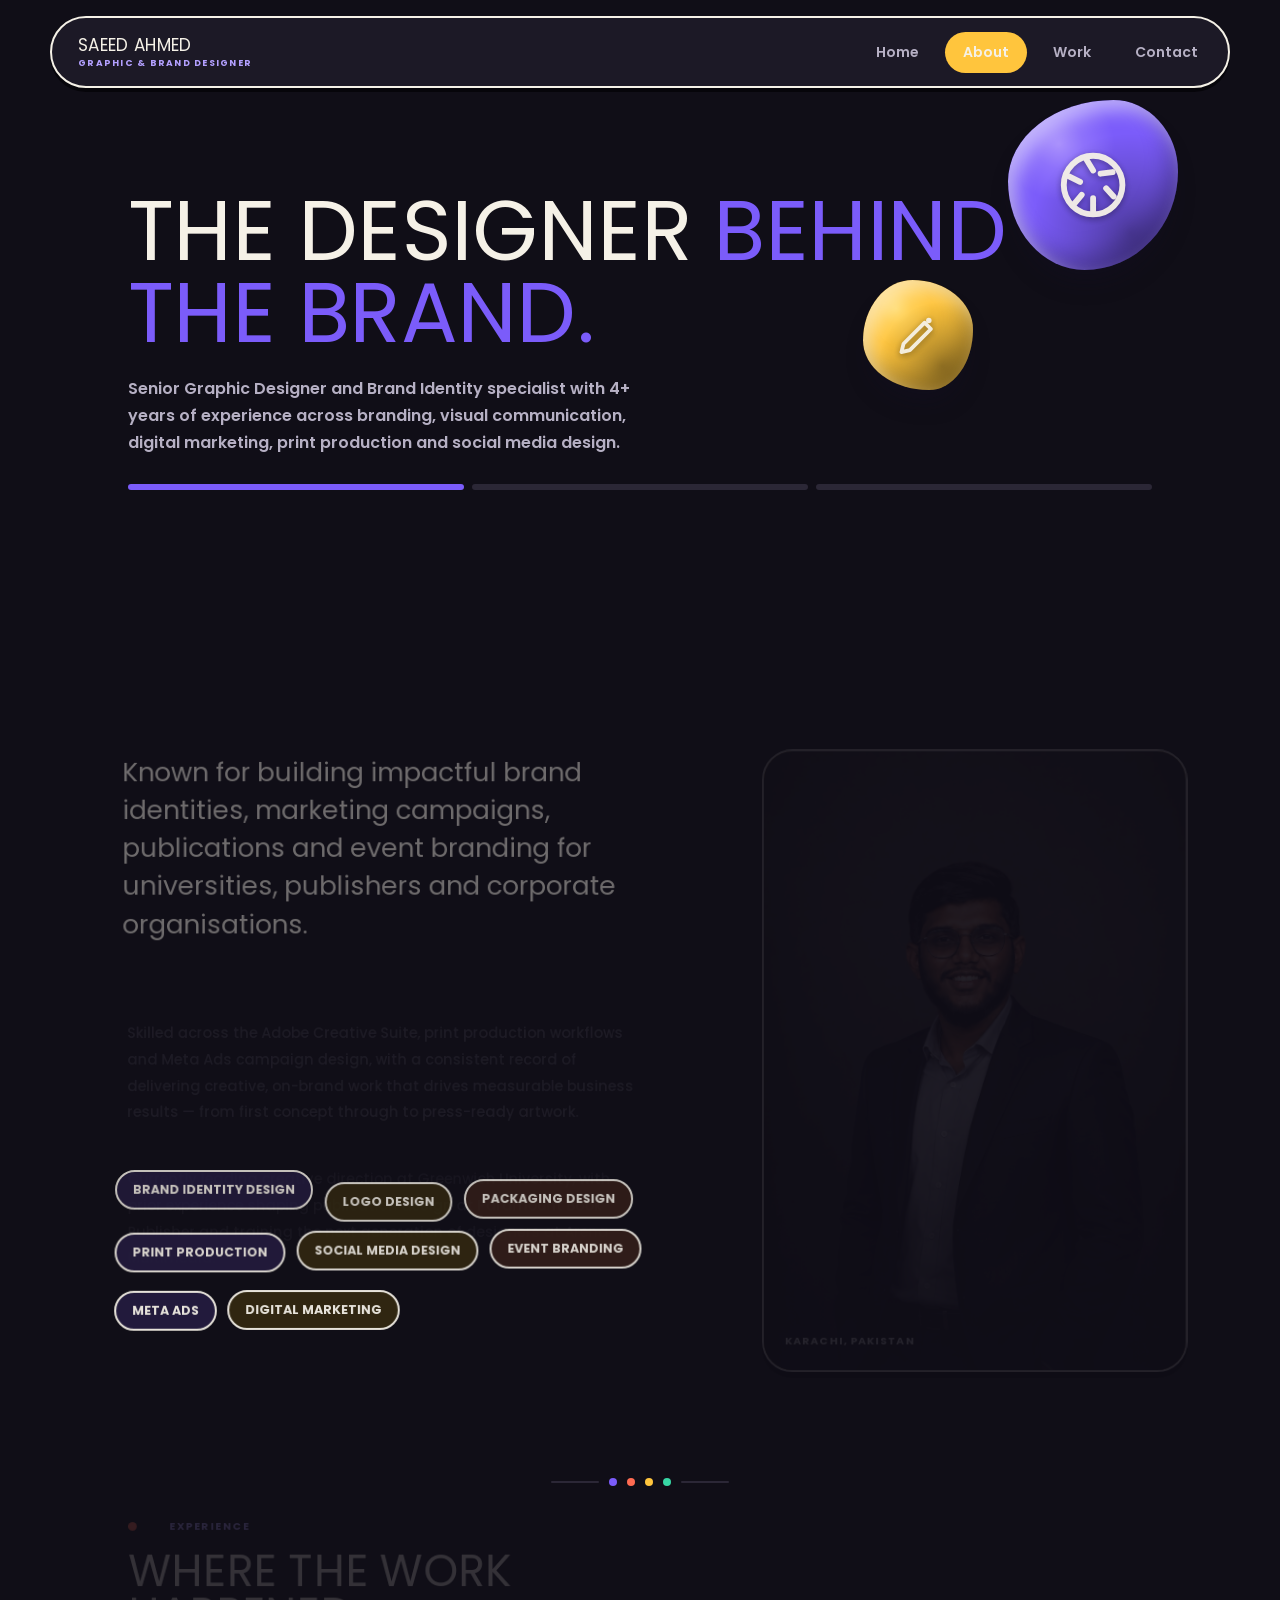
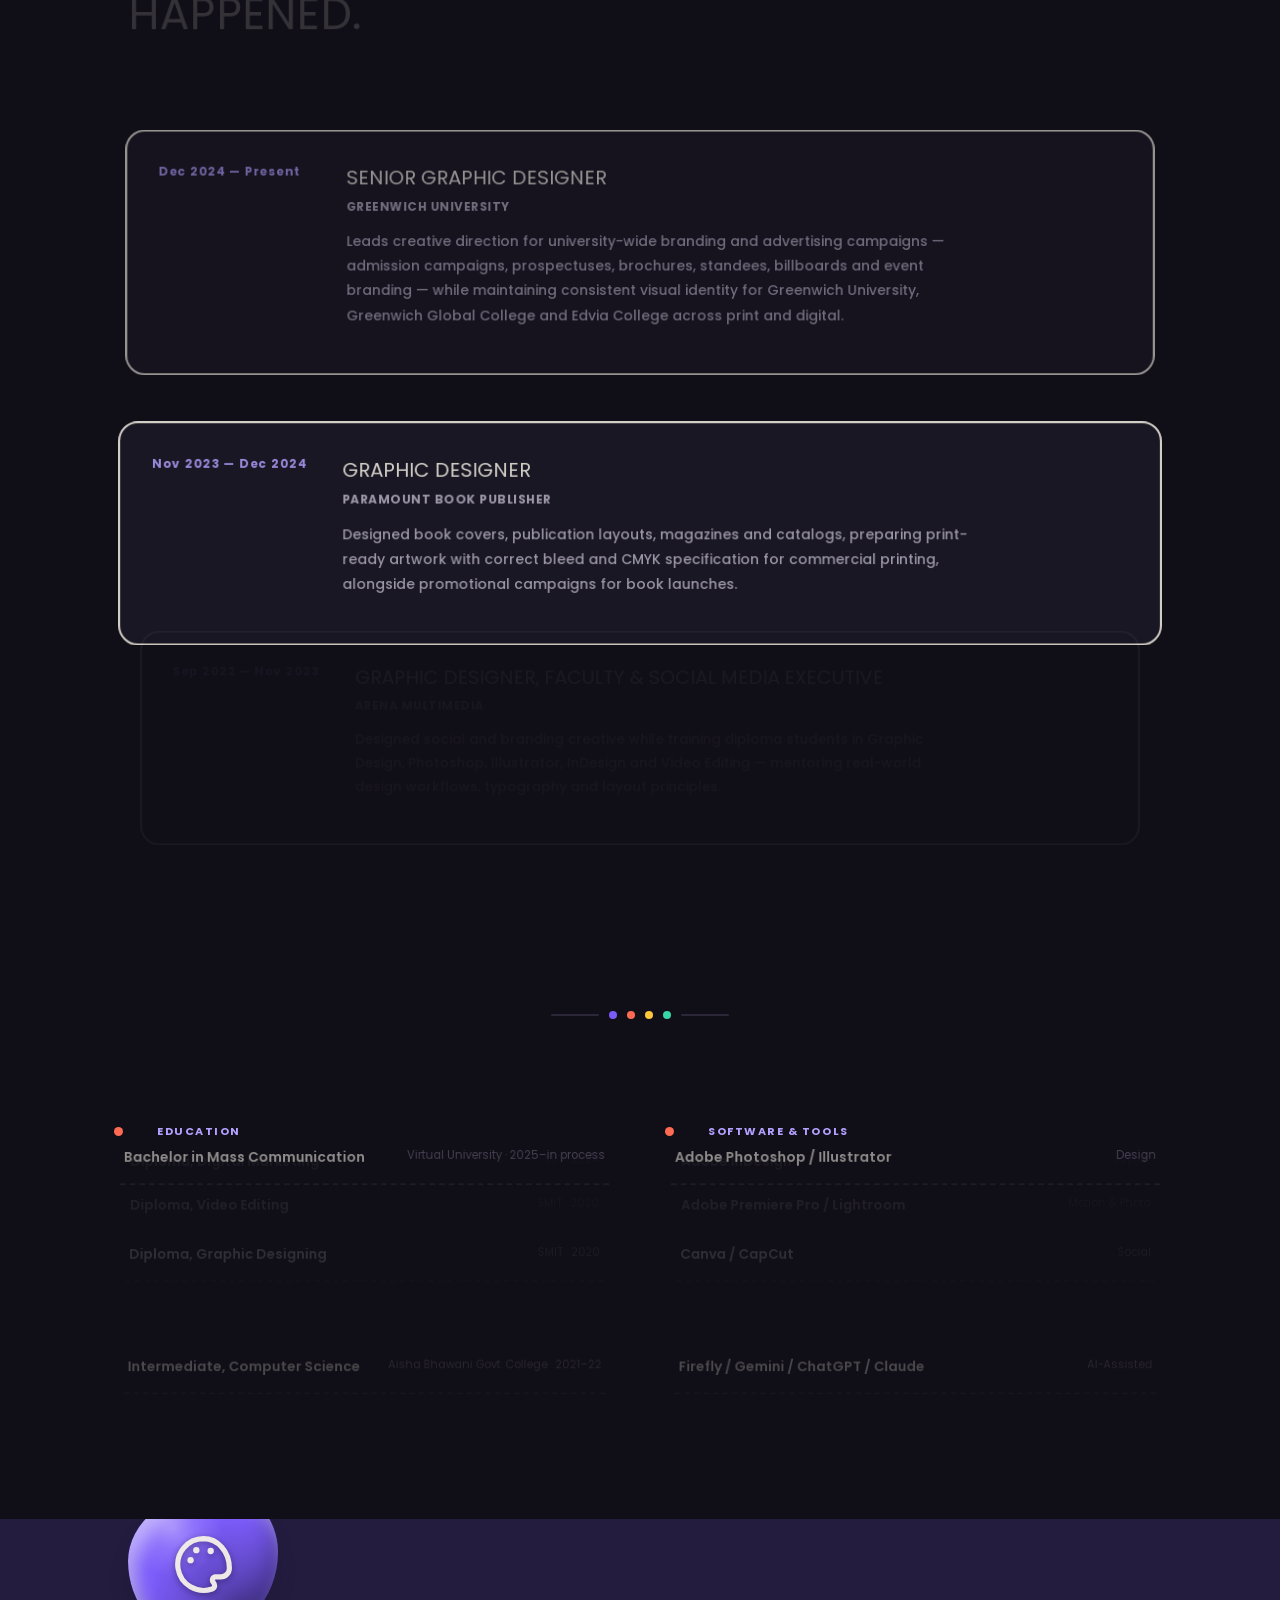
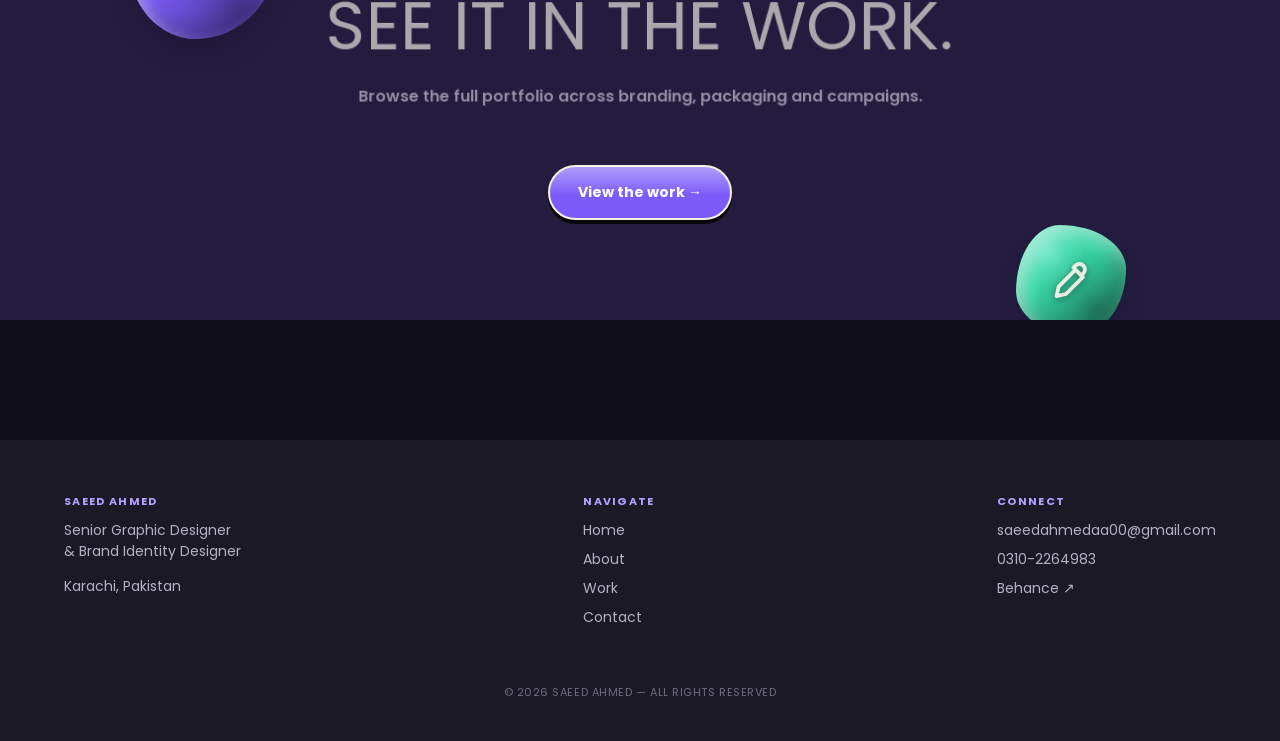
==== about.html @ d85a9294 "Update about.html" ====
<!DOCTYPE html>
<html lang="en">
<head>
<meta charset="UTF-8">
<meta name="viewport" content="width=device-width, initial-scale=1.0">
<title>About — Saeed Ahmed</title>
<link rel="stylesheet" href="css/style.css">
    <link rel="icon" href="assets/SVW.png">

</head>
<body>

<header class="site-header">
  <div class="wrap">
    <a href="index.html" class="logo">SAEED AHMED <small>Graphic &amp; Brand Designer</small></a>
    <nav class="nav-links">
      <a href="index.html">Home</a>
      <a href="about.html" class="active">About</a>
      <a href="work.html">Work</a>
      <a href="contact.html">Contact</a>
    </nav>
    <button class="nav-toggle" aria-label="Toggle menu">☰</button>
  </div>
</header>

<section class="page-hero">
  <div class="blob purple" style="width:170px;height:170px;top:100px;right:8%;opacity:.85;"><svg viewBox="0 0 24 24" fill="none" stroke="currentColor" stroke-width="1.8" stroke-linecap="round" stroke-linejoin="round"><circle cx="12" cy="12" r="9"/><path d="M14.3 8.5L18 8M10 4.2L12 7.5M4.6 9.3L8 11M6 18l2.5-3M12 20v-4M18.3 15.5L16 13"/></svg></div>
  <div class="blob yellow" style="width:110px;height:110px;top:280px;right:24%;opacity:.8;"><svg viewBox="0 0 24 24" fill="none" stroke="currentColor" stroke-width="1.8" stroke-linecap="round" stroke-linejoin="round"><path d="M4 20l1-4L15 6l3 3L8 19l-4 1z"/><circle cx="17" cy="5" r="1.3" fill="currentColor" stroke="none"/></svg></div>
  <div class="wrap">
    <h1>The designer <em>behind the brand.</em></h1>
    <p class="page-hero-sub">Senior Graphic Designer and Brand Identity specialist with 4+ years of experience across branding, visual communication, digital marketing, print production and social media design.</p>
    <div class="page-hero-slide-strip">
      <span class="filled"></span><span></span><span></span>
    </div>
  </div>
</section>

<section class="section">
  <div class="wrap">
    <div class="about-grid">
      <div class="about-portrait frame-corners">
        <span class="fc-tr"></span><span class="fc-bl"></span>
<img src="assets/Profile.jpeg" alt="Saeed Ahmed, Senior Graphic Designer" style="position:absolute;inset:0;width:100%;height:100%;object-fit:cover;object-position:center 15%;">        <span class="cap" style="position:relative;z-index:2;">Karachi, Pakistan</span>
      </div>
      <div>
        <p class="about-lede">Known for building impactful brand identities, marketing campaigns, publications and event branding for universities, publishers and corporate organisations.</p>
        <div class="about-body">
          <p>Skilled across the Adobe Creative Suite, print production workflows and Meta Ads campaign design, with a consistent record of delivering creative, on-brand work that drives measurable business results — from first concept through to press-ready artwork.</p>
          <p>Currently leading creative direction at Greenwich University, with prior experience shaping publication design at Paramount Book Publisher and training the next generation of designers at Arena Multimedia.</p>
        </div>
        <div class="skill-tags">
          <span>Brand Identity Design</span>
          <span>Logo Design</span>
          <span>Packaging Design</span>
          <span>Print Production</span>
          <span>Social Media Design</span>
          <span>Event Branding</span>
          <span>Meta Ads</span>
          <span>Digital Marketing</span>
        </div>
      </div>
    </div>
  </div>
</section>

<div class="cmyk-divider"><span class="line"></span><span class="dot c"></span><span class="dot m"></span><span class="dot y"></span><span class="dot k"></span><span class="line"></span></div>

<!-- ============ EXPERIENCE ============ -->
<section class="section tight">
  <div class="wrap">
    <div class="section-head">
      <div class="eyebrow"><span class="regmark" style="width:14px;height:14px;"></span>Experience</div>
      <h2>Where the work happened.</h2>
    </div>

    <div class="timeline">
      <div class="timeline-item">
        <div class="timeline-date">Dec 2024 — Present</div>
        <div>
          <div class="timeline-role">Senior Graphic Designer</div>
          <div class="timeline-org">Greenwich University</div>
          <p class="timeline-desc">Leads creative direction for university-wide branding and advertising campaigns — admission campaigns, prospectuses, brochures, standees, billboards and event branding — while maintaining consistent visual identity for Greenwich University, Greenwich Global College and Edvia College across print and digital.</p>
        </div>
      </div>

      <div class="timeline-item">
        <div class="timeline-date">Nov 2023 — Dec 2024</div>
        <div>
          <div class="timeline-role">Graphic Designer</div>
          <div class="timeline-org">Paramount Book Publisher</div>
          <p class="timeline-desc">Designed book covers, publication layouts, magazines and catalogs, preparing print-ready artwork with correct bleed and CMYK specification for commercial printing, alongside promotional campaigns for book launches.</p>
        </div>
      </div>

      <div class="timeline-item">
        <div class="timeline-date">Sep 2022 — Nov 2023</div>
        <div>
          <div class="timeline-role">Graphic Designer, Faculty &amp; Social Media Executive</div>
          <div class="timeline-org">Arena Multimedia</div>
          <p class="timeline-desc">Designed social and branding creative while training diploma students in Graphic Design, Photoshop, Illustrator, InDesign and Video Editing — mentoring real-world design workflows, typography and layout principles.</p>
        </div>
      </div>
    </div>
  </div>
</section>

<div class="cmyk-divider"><span class="line"></span><span class="dot c"></span><span class="dot m"></span><span class="dot y"></span><span class="dot k"></span><span class="line"></span></div>

<!-- ============ EDUCATION + SOFTWARE ============ -->
<section class="section tight">
  <div class="wrap">
    <div class="mini-grid">
      <div>
        <div class="eyebrow" style="margin-bottom:24px;"><span class="regmark" style="width:14px;height:14px;"></span>Education</div>
        <ul class="mini-list">
          <li><span class="deg">Bachelor in Mass Communication</span><span class="sch">Virtual University · 2025–in process</span></li>
          <li><span class="deg">Diploma, Digital Marketing</span><span class="sch">SMIT · 2024</span></li>
          <li><span class="deg">Diploma, Video Editing</span><span class="sch">SMIT · 2020</span></li>
          <li><span class="deg">Diploma, Graphic Designing</span><span class="sch">SMIT · 2020</span></li>
          <li><span class="deg">Intermediate, Computer Science</span><span class="sch">Aisha Bhawani Govt. College · 2021–22</span></li>
        </ul>
      </div>
      <div>
        <div class="eyebrow" style="margin-bottom:24px;"><span class="regmark" style="width:14px;height:14px;"></span>Software &amp; Tools</div>
        <ul class="mini-list">
          <li><span class="deg">Adobe Photoshop / Illustrator</span><span class="sch">Design</span></li>
          <li><span class="deg">Adobe InDesign</span><span class="sch">Layout</span></li>
          <li><span class="deg">Adobe Premiere Pro / Lightroom</span><span class="sch">Motion &amp; Photo</span></li>
          <li><span class="deg">Canva / CapCut</span><span class="sch">Social</span></li>
          <li><span class="deg">Firefly / Gemini / ChatGPT / Claude</span><span class="sch">AI-Assisted</span></li>
        </ul>
      </div>
    </div>
  </div>
</section>

<section class="cta-banner">
  <div class="blob purple" style="width:150px;height:150px;top:-30px;left:10%;opacity:.7;"><svg viewBox="0 0 24 24" fill="none" stroke="currentColor" stroke-width="1.8" stroke-linecap="round" stroke-linejoin="round"><path d="M12 3a9 9 0 1 0 3 17.5c1.2-.4 1-1.6.4-2.3-.5-.6-.4-1.7.7-1.9H18a3 3 0 0 0 3-3C21 7.5 17 3 12 3z"/><circle cx="7.5" cy="10.5" r="1.1" fill="currentColor" stroke="none"/><circle cx="9.5" cy="7" r="1.1" fill="currentColor" stroke="none"/><circle cx="14.5" cy="7.3" r="1.1" fill="currentColor" stroke="none"/></svg></div>
  <div class="blob mint" style="width:110px;height:110px;bottom:-15px;right:12%;opacity:.7;"><svg viewBox="0 0 24 24" fill="none" stroke="currentColor" stroke-width="1.8" stroke-linecap="round" stroke-linejoin="round"><path d="M13.5 6.5l4 4-8 8-4.5 1 1-4.5 8-8z"/><path d="M13 6l1-1a2.6 2.6 0 0 1 3.7 3.7l-1 1"/></svg></div>
  <h2>See it in the work.</h2>
  <p>Browse the full portfolio across branding, packaging and campaigns.</p>
  <a href="work.html" class="btn solid">View the work →</a>
</section>

<footer class="site-footer">
  <div class="wrap">
    <div class="footer-col">
      <h4>Saeed Ahmed</h4>
      <p>Senior Graphic Designer<br>&amp; Brand Identity Designer</p>
      <p>Karachi, Pakistan</p>
    </div>
    <div class="footer-col">
      <h4>Navigate</h4>
      <a href="index.html">Home</a>
      <a href="about.html">About</a>
      <a href="work.html">Work</a>
      <a href="contact.html">Contact</a>
    </div>
    <div class="footer-col">
      <h4>Connect</h4>
      <a href="mailto:saeedahmedaa00@gmail.com">saeedahmedaa00@gmail.com</a>
      <a href="tel:03102264983">0310-2264983</a>
      <a href="https://www.behance.net/saeed_graphics_09" target="_blank" rel="noopener">Behance ↗</a>
    </div>
  </div>
  <div class="footer-bottom">© 2026 SAEED AHMED — ALL RIGHTS RESERVED</div>
</footer>

<script src="js/main.js"></script>
</body>
</html>
---- css/style.css ----
/* ============================================================
   SAEED AHMED — PORTFOLIO
   Design tokens: paper / clay-purple / clay-yellow / coral
   Playful 3D-clay, bold condensed type, floating blob motif
   ============================================================ */

@import url('https://fonts.googleapis.com/css2?family=Poppins:ital,wght@0,400;0,500;0,600;0,700;0,800;0,900;1,500&display=swap');

:root{
  --paper:      #100E17;
  --paper-2:    #1C1926;
  --ink:        #F5F1E7;
  --ink-soft:   #B6B0C4;
  --ink-faint:  #726C82;
  --line:       #2B2736;
  --shadow:     #06050A;

  --purple:     #7B5CFA;
  --purple-dp:  #5936E0;
  --purple-lt:  #B3A0FF;
  --purple-tint:#241C3F;
  --yellow:     #FFC53D;
  --yellow-tint:#332911;
  --coral:      #FF6B52;
  --coral-tint: #35201A;
  --mint:       #37D6A4;

  --font-display: 'Poppins', sans-serif;
  --font-body:    'Poppins', sans-serif;
  --font-mono:    'Poppins', sans-serif;

  --container: 1180px;
  --edge: clamp(20px, 5vw, 64px);
  --r-lg: 32px;
  --r-md: 20px;
  --r-sm: 12px;
}

*,*::before,*::after{ box-sizing:border-box; }
html{ scroll-behavior:smooth; }
body{
  margin:0;
  background:var(--paper);
  color:var(--ink);
  font-family:var(--font-body);
  font-weight:400;
  -webkit-font-smoothing:antialiased;
  overflow-x:hidden;
}
img{ max-width:100%; display:block; }
a{ color:inherit; text-decoration:none; }
ul{ list-style:none; margin:0; padding:0; }
h1,h2,h3,h4{
  font-family:var(--font-display); font-weight:400; margin:0; line-height:0.98;
  text-transform:uppercase; letter-spacing:.005em;
}

@media (prefers-reduced-motion: reduce){
  *{ animation-duration:0.001ms !important; animation-iteration-count:1 !important; transition-duration:0.001ms !important; scroll-behavior:auto !important; }
}

:focus-visible{ outline:3px solid var(--purple); outline-offset:3px; border-radius:4px; }

.wrap{ max-width:var(--container); margin:0 auto; padding:0 var(--edge); }

/* ---------- floating blobs (signature element) ---------- */
@keyframes blobFloat{
  0%{ transform:translate(0,0) rotate(0deg) scale(1); border-radius:62% 38% 55% 45%/48% 42% 58% 52%; }
  25%{ transform:translate(22px,-30px) rotate(14deg) scale(1.1); border-radius:45% 55% 40% 60%/55% 45% 55% 45%; }
  50%{ transform:translate(-6px,-46px) rotate(-4deg) scale(.94); border-radius:55% 45% 65% 35%/40% 62% 38% 60%; }
  75%{ transform:translate(-24px,-14px) rotate(-12deg) scale(1.06); border-radius:38% 62% 45% 55%/58% 40% 60% 42%; }
  100%{ transform:translate(0,0) rotate(0deg) scale(1); border-radius:62% 38% 55% 45%/48% 42% 58% 52%; }
}
.blob{
  position:absolute; z-index:0;
  animation:blobFloat 8s ease-in-out infinite;
  pointer-events:none;
  transition:transform .3s ease;
  display:flex; align-items:center; justify-content:center;
  /* 3D clay shading: top-left glossy highlight + bottom-right deep shadow + soft ambient occlusion + drop shadow to lift off page */
  background-image:
    radial-gradient(circle at 30% 26%, rgba(255,255,255,.85) 0%, rgba(255,255,255,.35) 14%, rgba(255,255,255,0) 32%),
    radial-gradient(circle at 72% 78%, rgba(0,0,0,.35) 0%, rgba(0,0,0,0) 55%);
  background-blend-mode:soft-light, multiply;
  box-shadow:
    inset 8px 10px 18px rgba(255,255,255,.5),
    inset -10px -14px 22px rgba(0,0,0,.28),
    0 18px 26px -10px rgba(20,15,40,.35);
}
.blob.purple{ background-color:var(--purple); border-radius:62% 38% 55% 45%/48% 42% 58% 52%; }
.blob.yellow{ background-color:var(--yellow); border-radius:45% 55% 40% 60%/55% 45% 55% 45%; animation-duration:6.5s; animation-delay:-3s; }
.blob.coral{ background-color:var(--coral); border-radius:55% 45% 60% 40%/40% 60% 40% 60%; animation-duration:9.5s; animation-delay:-5s; }
.blob.mint{ background-color:var(--mint); border-radius:40% 60% 45% 55%/60% 40% 60% 40%; animation-duration:7s; animation-delay:-1.5s; }
.blob svg{
  width:46%; height:46%;
  color:var(--ink);
  opacity:.95;
  filter:drop-shadow(0 2px 3px rgba(0,0,0,.35));
}
.hero .blob, .cta-banner .blob{ animation:blobFloat 8s ease-in-out infinite, popIn .7s cubic-bezier(.3,1.4,.5,1) both; }

/* ---------- entrance animation ---------- */
@keyframes riseIn{
  from{ opacity:0; transform:translateY(28px); }
  to{ opacity:1; transform:translateY(0); }
}
@keyframes popIn{
  0%{ opacity:0; transform:scale(.6) rotate(-8deg); }
  70%{ opacity:1; transform:scale(1.08) rotate(2deg); }
  100%{ opacity:1; transform:scale(1) rotate(0deg); }
}

/* ---------- scroll motion (JS sets transform/opacity inline per scroll frame — see main.js) ---------- */
.section-head, .lede, .stat-row, .preview-card,
.cta-banner h2, .cta-banner p,
.about-portrait, .about-lede, .about-body p, .skill-tags span,
.timeline-item, .mini-list li,
.filter-bar, .work-card, .note-card,
.contact-list li, .form-field{
  transition:transform .12s linear, opacity .12s linear;
  will-change:transform, opacity;
}

/* ---------- eyebrow / labels ---------- */
.eyebrow{
  font-family:var(--font-mono);
  font-size:11px;
  letter-spacing:.14em;
  text-transform:uppercase;
  color:var(--purple-lt);
  display:flex; align-items:center; gap:10px;
  font-weight:700;
}
.eyebrow::before{
  content:"";
  width:9px; height:9px; border-radius:50%;
  background:var(--coral);
  display:inline-block; flex:none;
  animation:dotPulse 1.6s ease-in-out infinite;
}
@keyframes dotPulse{
  0%,100%{ transform:scale(1); }
  50%{ transform:scale(1.5); }
}

/* ---------- registration mark -> clay dot ---------- */
.regmark{
  position:relative;
  width:22px; height:22px;
  flex:none;
  display:flex; align-items:center; justify-content:center;
}
.regmark::before{ content:none; }
.regmark::after{ content:none; }
.regmark-circle{
  width:12px; height:12px; border-radius:50%;
  background:var(--yellow);
  border:2px solid var(--ink);
}

.frame-corners{ position:relative; border-radius:var(--r-lg); overflow:hidden; }
.frame-corners::before,.frame-corners::after,
.frame-corners .fc-tr,.frame-corners .fc-bl{ content:none; }

/* ---------- CMYK divider -> blob dot divider ---------- */
.cmyk-divider{
  display:flex; align-items:center; gap:10px;
  margin:0 auto;
  width:fit-content;
  padding: 24px 0;
}
.cmyk-divider .dot{ width:8px; height:8px; border-radius:50%; }
.cmyk-divider .dot.c{ background:var(--purple); }
.cmyk-divider .dot.m{ background:var(--coral); }
.cmyk-divider .dot.y{ background:var(--yellow); }
.cmyk-divider .dot.k{ background:var(--mint); }
.cmyk-divider .line{ width:48px; height:2px; border-radius:2px; background:var(--line); }

/* ---------- nav (floating pill) ---------- */
.site-header{
  position:fixed; top:16px; left:0; right:0; z-index:100;
}
.site-header .wrap{
  display:flex; align-items:center; justify-content:space-between;
  height:72px;
  background:var(--paper-2);
  border:2px solid var(--ink);
  border-radius:999px;
  padding:0 12px 0 26px;
  box-shadow:0 4px 0 var(--shadow);
}
.logo{
  font-family:var(--font-display);
  font-size:17px; letter-spacing:.02em; text-transform:uppercase;
  display:flex; flex-direction:column; line-height:1.15;
  transition:transform .3s cubic-bezier(.4,1.8,.6,1);
  transform-origin:left center;
}
.logo:hover{ transform:rotate(-2deg) scale(1.03); }
@keyframes wiggle{
  0%,100%{ transform:rotate(0deg); }
  25%{ transform:rotate(-4deg); }
  75%{ transform:rotate(4deg); }
}
.logo small{
  font-family:var(--font-mono); font-size:9px; letter-spacing:.14em;
  color:var(--purple-lt); text-transform:uppercase; margin-top:2px; font-weight:700;
}
.nav-links{ display:flex; gap:8px; align-items:center; }
.nav-links a{
  font-family:var(--font-body); font-size:14px; font-weight:600;
  color:var(--ink-soft);
  padding:10px 18px; border-radius:999px;
  transition:background .2s ease, color .2s ease;
}
.nav-links a.active,.nav-links a:hover{ color:var(--ink); background:var(--paper); }
.nav-links a.active{ background:var(--yellow); }
.nav-toggle{ display:none; background:var(--ink); color:var(--paper); border:none; width:44px; height:44px; border-radius:50%; font-size:18px; cursor:pointer; }

@media (max-width: 760px){
  .site-header .wrap{ padding:0 8px 0 20px; margin:0 14px; width:auto; }
  .nav-links{
    position:fixed; top:104px; left:16px; right:16px; bottom:16px;
    background:var(--paper-2); border:2px solid var(--ink); border-radius:var(--r-lg);
    flex-direction:column; justify-content:flex-start;
    padding:28px; gap:14px;
    transform:translateY(-12px); opacity:0; visibility:hidden;
    transition:transform .3s ease, opacity .3s ease, visibility .3s;
  }
  .nav-links.open{ transform:translateY(0); opacity:1; visibility:visible; }
  .nav-links a{ font-size:20px; padding:14px 18px; }
  .nav-toggle{ display:block; }
}

/* ---------- buttons ---------- */
.btn{
  font-family:var(--font-body); font-size:14px; font-weight:700;
  display:inline-flex; align-items:center; gap:10px;
  padding:15px 28px;
  border:2px solid var(--ink);
  border-radius:999px;
  color:var(--ink);
  background-color:var(--paper-2);
  background-image:linear-gradient(to bottom, rgba(255,255,255,.9), rgba(255,255,255,0) 55%);
  box-shadow:0 4px 0 var(--shadow);
  transition:transform .18s cubic-bezier(.4,1.6,.6,1), box-shadow .18s ease, background .2s ease;
}
.btn:hover{ transform:translate(-1px,2px) rotate(-1deg); box-shadow:0 2px 0 var(--shadow); background-color:var(--yellow-tint); }
.btn:active{ transform:translate(0,4px); box-shadow:0 0 0 var(--shadow); }
.btn.solid{ background-color:var(--purple); background-image:linear-gradient(to bottom, rgba(255,255,255,.4), rgba(255,255,255,0) 55%); color:#fff; }
.btn.solid:hover{ background-color:var(--purple-dp); }

/* ---------- footer ---------- */
.site-footer{
  padding:56px var(--edge) 40px;
  margin-top:120px;
  background:var(--paper-2);
}
.site-footer .wrap{
  display:flex; flex-wrap:wrap; justify-content:space-between; gap:32px;
  padding:0;
}
.footer-col h4{
  font-family:var(--font-mono); font-size:11px; letter-spacing:.12em; text-transform:uppercase;
  color:var(--purple-lt); margin-bottom:14px; font-weight:700;
}
.footer-col a, .footer-col p{
  display:block; color:var(--ink-soft); font-size:14px; margin-bottom:8px;
}
.footer-col a:hover{ color:var(--ink); }
.footer-bottom{
  text-align:center; margin-top:48px; font-family:var(--font-mono);
  font-size:11px; color:var(--ink-faint); letter-spacing:.05em;
}

/* ---------- section shells ---------- */
.section{ padding:120px 0; position:relative; }
.hero + .section{ padding-top:20px; padding-bottom:40px; }
.section.tight{ padding:80px 0; }
.section-head{ margin-bottom:56px; max-width:640px; }
.section-head h2{ font-size:clamp(30px,4vw,46px); margin-top:16px; }
.section-alt{ background:var(--paper-2); }

/* ---------- utility ---------- */
.text-stone{ color:var(--ink-faint); }
.center{ text-align:center; margin-left:auto; margin-right:auto; }
.gold{ color:var(--purple-lt); }

/* ============================================================
   HOME — HERO SLIDER
   ============================================================ */
.hero{
  position:relative; min-height:100vh; display:flex; flex-direction:column; justify-content:center;
  padding-top:110px; overflow:hidden;
}

/* ---------- hero character illustration ---------- */
@keyframes charFloat{
  0%,100%{ transform:translateY(0) rotate(0deg); }
  50%{ transform:translateY(-20px) rotate(1.2deg); }
}
.hero-character{
  position:relative;
  width:170px;
  max-width:60vw;
  margin:0 auto -10px;
  pointer-events:none;
  z-index:1;
}
.hero-character-inner{
  animation:charFloat 5s ease-in-out infinite;
}
.hero-character-inner img{
  width:100%; height:auto; display:block;
  filter:drop-shadow(0 30px 34px rgba(6,5,10,.55));
  -webkit-mask-image:linear-gradient(to bottom, #000 72%, transparent 96%);
  mask-image:linear-gradient(to bottom, #000 72%, transparent 96%);
}
.hero-slide p{ color:var(--ink-soft); max-width:480px; margin:22px 0 32px; font-size:17px; line-height:1.6; font-weight:600; }
.hero-slide p{ position:relative; z-index:2; }

@media (min-width:901px){
  .hero-character{
    position:absolute;
    right:clamp(-10px, 1vw, 20px); top:50%; bottom:auto; left:auto;
   transform:translateY(-50%);
    width:clamp(320px, 36vw, 620px);
    max-width:none;
    max-height:68vh;
    margin:0;
  }
  .hero-character-inner{ height:100%; display:flex; align-items:center; }
   .hero-character-inner img{
    width:auto; height:100%; max-height:68vh; max-width:100%;
    object-fit:contain;
  }
}

.hero-slides{ position:relative; }
.hero-slide{
  position:absolute; inset:0; opacity:0; pointer-events:none;
  transition:opacity .6s ease;
}
.hero-slide.is-active{ position:relative; opacity:1; pointer-events:auto; }
.hero-slide-bg{ display:none; }
.hero-slide-content{ position:relative; z-index:2; padding:60px var(--edge) 40px; }
.hero-slide.is-active .hero-slide-num{ animation:riseIn .6s cubic-bezier(.2,.8,.3,1.2) both; }
.hero-slide.is-active h2{ animation:riseIn .7s .08s cubic-bezier(.2,.8,.3,1.2) both; }
.hero-slide.is-active p{ animation:riseIn .7s .16s cubic-bezier(.2,.8,.3,1.2) both; }
.hero-slide.is-active .btn{ animation:riseIn .7s .24s cubic-bezier(.2,.8,.3,1.2) both; }
.hero-slide-num{
  font-family:var(--font-mono); font-size:12px; letter-spacing:.14em; color:var(--purple-lt);
  display:flex; align-items:center; gap:10px; margin-bottom:24px; font-weight:700; text-transform:uppercase;
}
.hero-slide h2{
  font-size:clamp(46px,9vw,110px); text-transform:uppercase; font-weight:700;
  word-spacing:-0.15em; letter-spacing:-0.01em;
}
.hero-slide h2 em{ font-style:normal; color:var(--purple); -webkit-text-stroke:0; display:inline-block; }
.hero-slide p{ color:var(--ink-soft); max-width:480px; margin:22px 0 32px; font-size:17px; line-height:1.6; font-weight:600; }
.hero-scroll{ display:none; }
.hero-controls{
  position:relative; z-index:2;
  display:flex; flex-wrap:wrap; align-items:center; justify-content:space-between; gap:14px;
  padding:24px var(--edge) 0; margin-top:20px;
  max-width:var(--container); margin-left:auto; margin-right:auto;
  box-sizing:border-box;
}
.hero-dots{ display:flex; flex-wrap:wrap; gap:10px; }
.hero-dot{
  font-family:var(--font-body); font-size:13px; font-weight:700;
  padding:10px 20px; border-radius:999px; border:2px solid var(--ink);
  background:var(--paper-2); color:var(--ink-soft); cursor:pointer;
  transition:background .2s ease, color .2s ease, transform .2s ease;
}
.hero-dot:hover{ transform:translateY(-3px) rotate(-2deg); }
.hero-dot.is-active{ background:var(--ink); color:var(--paper); }
.hero-progress{ font-family:var(--font-mono); font-size:12px; color:var(--ink-faint); }

@media (max-width:640px){
  .hero-controls{ padding:20px 20px 0; gap:10px; }
  .hero-dot{ padding:8px 14px; font-size:12px; }
}

/* ============================================================
   HOME — INTRO
   ============================================================ */
.intro-grid{ display:grid; grid-template-columns:1.3fr 1fr; gap:70px; align-items:center; }
.lede{ font-family:var(--font-display); text-transform:none; font-size:clamp(18px,2vw,24px); line-height:1.5; font-weight:400; letter-spacing:0; }
.stat-list{ display:flex; flex-direction:column; gap:5px; }
.stat-row{
  position:relative;
  display:flex; align-items:center; gap:22px;
  padding:18px 90px 18px 24px; border:1px solid rgba(255,255,255,.22); border-radius:28px;
  background:var(--paper-2);
  overflow:hidden;
  box-shadow:
    0 3px 0 -1px var(--shadow),
    0 3px 0 var(--shadow),
    0 10px 18px -6px rgba(0,0,0,.55),
    inset -8px -10px 18px rgba(0,0,0,.22),
    inset 6px 8px 14px rgba(255,255,255,.06);
  transition:transform .2s cubic-bezier(.4,1.6,.6,1), box-shadow .2s ease;
}
.stat-row::before{
  content:"";
  position:absolute; top:-30px; right:-30px;
  width:110px; height:110px; border-radius:50%;
  background:var(--purple); opacity:.18;
}
.stat-row:nth-child(2)::before{ background:var(--yellow); }
.stat-row:nth-child(3)::before{ background:var(--coral); }
.stat-row:hover{
  transform:translateY(-3px);
  box-shadow:
    0 1px 0 -1px var(--shadow),
    0 1px 0 var(--shadow),
    0 16px 24px -8px rgba(0,0,0,.6),
    inset -8px -10px 18px rgba(0,0,0,.22),
    inset 6px 8px 14px rgba(255,255,255,.06);
}
.stat-row .num{ font-family:var(--font-display); font-weight:900; font-size:44px; color:var(--purple); flex:none; position:relative; z-index:1; }
.stat-row:nth-child(2) .num{ color:var(--yellow); }
.stat-row:nth-child(3) .num{ color:var(--coral); }
.stat-row .label{ font-size:15px; color:var(--ink-soft); font-weight:500; line-height:1.5; position:relative; z-index:1; }
.stat-tag{
  position:absolute; bottom:12px; right:22px; z-index:1;
  font-size:10px; letter-spacing:.14em; text-transform:uppercase;
  color:var(--ink-faint); font-weight:700;
}
@media (max-width:860px){ .intro-grid{ grid-template-columns:1fr; gap:40px; } }

/* brand strip */
.brand-strip{
  display:flex; flex-wrap:wrap; gap:12px;
  padding:12px 0;
}
   section:has(> .brand-strip) + .section{ padding-top:30px; }
.brand-strip span{
  font-family:var(--font-mono); font-size:12px; letter-spacing:.08em; text-transform:uppercase;
  color:var(--ink-soft); padding:12px 20px; border:2px dashed var(--line); border-radius:999px;
  font-weight:700;
}

/* work preview grid (home) */
.preview-grid{
  display:grid; grid-template-columns:repeat(3,1fr); gap:20px;
  max-width:var(--container); margin:0 auto; padding:0 var(--edge);
}
.preview-card{
  position:relative;
  aspect-ratio:1/1;
  background-color:var(--purple);
  background-image:radial-gradient(circle at 22% 18%, rgba(255,255,255,.55) 0%, rgba(255,255,255,0) 40%);
  border:2px solid var(--ink); border-radius:var(--r-lg);
  padding:26px;
  display:flex; flex-direction:column; justify-content:flex-end;
  overflow:hidden;
  box-shadow:0 6px 0 var(--shadow), inset -8px -12px 20px rgba(0,0,0,.16), inset 6px 8px 14px rgba(255,255,255,.35);
  transition:transform .2s ease, box-shadow .2s ease;
}
.preview-card:nth-child(2){ background-color:var(--yellow); }
.preview-card:nth-child(3){ background-color:var(--coral); }
.preview-card:nth-child(4){ background-color:var(--mint); }
.preview-card:nth-child(5){ background-color:var(--purple); }
.preview-card:nth-child(6){ background-color:var(--yellow); }
.preview-card .tag{ font-family:var(--font-mono); font-size:10px; letter-spacing:.12em; text-transform:uppercase; color:var(--ink); margin-bottom:8px; font-weight:700; opacity:.7;}
.preview-card h4{ font-size:21px; font-weight:400; color:var(--ink); text-transform:uppercase; }
.preview-card{ transition:transform .2s cubic-bezier(.4,1.6,.6,1), box-shadow .2s ease; }
.preview-card:hover{ transform:translate(-2px,3px) rotate(-1deg) scale(1.02); box-shadow:0 3px 0 var(--shadow), inset -8px -12px 20px rgba(0,0,0,.16), inset 6px 8px 14px rgba(255,255,255,.35); }
@media (max-width:820px){ .preview-grid{ grid-template-columns:1fr 1fr; } }
@media (max-width:520px){ .preview-grid{ grid-template-columns:1fr; } }

/* CTA banner */
.cta-banner{
  text-align:center;
  padding:100px var(--edge);
  position:relative; overflow:hidden;
  background:var(--purple-tint);
}
.cta-banner h2{ font-size:clamp(34px,6vw,68px); position:relative; z-index:1; }
.cta-banner p{ color:var(--ink-soft); margin:18px 0 36px; font-weight:600; position:relative; z-index:1; }
.cta-banner .btn{ position:relative; z-index:1; }

/* ============================================================
   INNER PAGE HERO (About / Work / Contact)
   ============================================================ */
.page-hero{
  padding:190px var(--edge) 70px;
  position:relative; overflow:hidden;
}
.page-hero-slide-strip{
  display:flex; gap:8px; margin-top:28px; position:relative; z-index:1;
}
.page-hero-slide-strip span{
  height:6px; flex:1; background:var(--line); border-radius:4px; position:relative; overflow:hidden;
}
.page-hero-slide-strip span.filled{ background:var(--purple); }
.page-hero .eyebrow{ animation:riseIn .6s cubic-bezier(.2,.8,.3,1.2) both; }
.page-hero h1{ font-size:clamp(40px,7vw,84px); position:relative; z-index:1; animation:riseIn .7s .08s cubic-bezier(.2,.8,.3,1.2) both; }
.page-hero h1 em{ color:var(--purple); font-style:normal; }
.page-hero .page-hero-sub{ color:var(--ink-soft); max-width:520px; margin-top:20px; font-size:16px; line-height:1.7; font-weight:600; position:relative; z-index:1; animation:riseIn .7s .16s cubic-bezier(.2,.8,.3,1.2) both;}
.page-hero .page-hero-slide-strip{ animation:riseIn .7s .22s cubic-bezier(.2,.8,.3,1.2) both; }
.page-hero .blob{ animation:blobFloat 8s ease-in-out infinite, popIn .6s cubic-bezier(.3,1.4,.5,1) both; }

/* ============================================================
   ABOUT PAGE
   ============================================================ */
.about-grid{
  display:flex;
  flex-wrap:wrap;
  gap:60px;
  align-items:stretch;
}
.about-grid .about-portrait{
  order:2;
  flex:1 1 320px;
  aspect-ratio:auto;
}
.about-grid > div:not(.about-portrait){
  order:1;
  flex:1.3 1 380px;
  display:flex;
  flex-direction:column;
  justify-content:space-between;
}
.about-grid .about-portrait{ order:2; }
.about-grid > div{ order:1; }
.about-portrait{
  aspect-ratio:3/4;
  background:var(--yellow);
  border:2px solid var(--ink); border-radius:var(--r-lg);
  position:relative;
  display:flex; align-items:flex-end; padding:22px;
  overflow:hidden;
  box-shadow:0 6px 0 var(--shadow);
}
.about-portrait::after{
  content:"";
  position:absolute; inset:0; z-index:1;
  background:linear-gradient(to top, rgba(22,21,27,.75) 0%, rgba(22,21,27,0) 45%);
}
.about-portrait .initials{ display:none; }
.about-portrait .cap{
  font-family:var(--font-mono); font-size:11px; letter-spacing:.1em; color:#fff; text-transform:uppercase; font-weight:700;
}
.about-lede{ font-family:var(--font-display); text-transform:none; font-size:clamp(20px,2.4vw,27px); line-height:1.45; color:var(--ink); margin-bottom:18px;}
.about-body p{ color:var(--ink-soft); line-height:1.85; margin-bottom:18px; font-size:15px; font-weight:500; }

.skill-tags{ display:flex; flex-wrap:wrap; gap:10px; margin-top:auto; }
.skill-tags span{
  font-family:var(--font-body); font-size:12.5px; font-weight:700; text-transform:uppercase;
  border:2px solid var(--ink); border-radius:999px; padding:9px 16px; color:var(--ink); background:var(--paper-2);
}
.skill-tags span:nth-child(3n+1){ background:var(--purple-tint); }
.skill-tags span:nth-child(3n+2){ background:var(--yellow-tint); }
.skill-tags span:nth-child(3n+3){ background:var(--coral-tint); }

@media (max-width:900px){ .about-grid{ grid-template-columns:1fr; gap:40px; } }

/* timeline (experience) */
.timeline{ display:flex; flex-direction:column; }
.timeline-item{
  display:grid; grid-template-columns:160px 1fr; gap:32px;
  padding:32px; border:2px solid var(--ink); border-radius:var(--r-md); margin-bottom:18px;
  background:var(--paper-2);
}
.timeline-item:last-child{ margin-bottom:0; }
.timeline-date{ font-family:var(--font-mono); font-size:12px; letter-spacing:.06em; color:var(--purple-lt); font-weight:700; }
.timeline-role{ font-size:20px; font-family:var(--font-display); margin-bottom:6px; text-transform:uppercase; }
.timeline-org{ font-family:var(--font-mono); font-size:12px; color:var(--ink-soft); letter-spacing:.04em; margin-bottom:14px; text-transform:uppercase; font-weight:700;}
.timeline-desc{ color:var(--ink-soft); font-size:14px; line-height:1.8; max-width:640px; font-weight:500; }
@media (max-width:640px){ .timeline-item{ grid-template-columns:1fr; gap:10px; padding:22px; } }

/* education / software grid */
.mini-grid{ display:grid; grid-template-columns:repeat(2,1fr); gap:50px; }
.mini-list li{
  display:flex; justify-content:space-between; gap:16px;
  padding:16px 4px; border-bottom:2px dashed var(--line); font-size:14px;
}
.mini-list li .deg{ color:var(--ink); font-weight:600; }
.mini-list li .sch{ color:var(--ink-faint); font-family:var(--font-mono); font-size:11.5px; text-align:right; }
@media (max-width:700px){ .mini-grid{ grid-template-columns:1fr; gap:8px; } }

/* ============================================================
   WORK PAGE
   ============================================================ */
.filter-bar{
  display:flex; flex-wrap:wrap; gap:10px;
  margin-bottom:56px;
}
.filter-btn{
  font-family:var(--font-body); font-size:13px; font-weight:700; text-transform:uppercase;
  padding:11px 20px; border:2px solid var(--ink); border-radius:999px; background:var(--paper-2); color:var(--ink-soft); cursor:pointer;
  transition:all .2s ease;
}
.filter-btn.is-active,.filter-btn:hover{ background:var(--ink); color:var(--paper); }

.work-grid{
  display:grid; grid-template-columns:repeat(3,1fr); gap:28px;
}
.work-card{ cursor:default; }
.work-thumb{
  aspect-ratio:4549/3098;
  background:var(--purple-tint);
  border:2px solid var(--ink); border-radius:var(--r-lg);
  position:relative;
  margin-bottom:16px;
  overflow:hidden;
  box-shadow:0 5px 0 var(--shadow);
  transition:transform .2s cubic-bezier(.4,1.6,.6,1), box-shadow .2s ease;
  cursor:zoom-in;
}
.work-thumb:has(img){ aspect-ratio:auto; }
.work-thumb img{ width:100%; height:auto; display:block; }
.work-card:hover .work-thumb{ transform:translate(-2px,3px) rotate(-.6deg); box-shadow:0 2px 0 var(--shadow); }
.work-card:nth-child(4n+2) .work-thumb{ background:var(--yellow-tint); }
.work-card:nth-child(4n+3) .work-thumb{ background:var(--coral-tint); }
.work-card:nth-child(4n+4) .work-thumb{ background:#DFF6ED; }
.work-thumb .ph-label{
  position:absolute; inset:0; display:flex; align-items:center; justify-content:center;
  flex-direction:column; gap:10px; text-align:center; padding:20px;
}
.work-thumb .ph-label .cat{ font-family:var(--font-mono); font-size:10px; letter-spacing:.12em; color:var(--purple-lt); text-transform:uppercase; font-weight:700; }
.work-thumb .ph-label .ttl{ font-family:var(--font-display); text-transform:none; font-size:19px; color:var(--ink); max-width:200px; }
.work-meta{ display:flex; justify-content:space-between; align-items:baseline; }
.work-meta h4{
  font-size:15px;
  font-family:var(--font-body);
  font-weight:600;
  letter-spacing:.01em;
  line-height:1.3;
}
.work-meta .wtag{ font-family:var(--font-mono); font-size:10px; color:var(--purple-lt); text-transform:uppercase; letter-spacing:.06em; font-weight:700; }

@media (max-width:920px){ .work-grid{ grid-template-columns:repeat(2,1fr); } }
@media (max-width:560px){ .work-grid{ grid-template-columns:1fr; } .work-thumb{ aspect-ratio:4549/3098; } }

/* ---------- lightbox (click a work image to view full size) ---------- */
.lightbox{
  position:fixed; inset:0; z-index:1000;
  background:rgba(6,5,10,.94);
  display:flex; align-items:center; justify-content:center;
  opacity:0; visibility:hidden;
  transition:opacity .25s ease, visibility .25s ease;
  padding:48px 20px;
}
.lightbox.is-open{ opacity:1; visibility:visible; }
.lightbox-img{
  max-width:100%; max-height:100%;
  border:2px solid var(--ink); border-radius:var(--r-md);
  box-shadow:0 30px 60px rgba(0,0,0,.55);
  display:block;
}
.lightbox-close{
  position:absolute; top:20px; right:20px; z-index:2;
  width:48px; height:48px; border-radius:50%;
  background:var(--ink); color:var(--paper); border:none; font-size:20px; font-weight:700; cursor:pointer;
  display:flex; align-items:center; justify-content:center;
  transition:background .2s ease, color .2s ease, transform .2s ease;
}
.lightbox-close:hover{ background:var(--purple); color:#fff; transform:scale(1.06); }
@media (max-width:600px){
  .lightbox-close{ top:12px; right:12px; width:42px; height:42px; }
}
.lightbox-nav{
  position:absolute; top:50%; transform:translateY(-50%);
  width:56px; height:56px; border-radius:50%;
  background:var(--paper-2); color:var(--ink); border:2px solid var(--ink);
  font-size:28px; font-weight:700; cursor:pointer; z-index:2;
  display:flex; align-items:center; justify-content:center;
  transition:background .2s ease, color .2s ease, transform .2s ease;
}
.lightbox-nav:hover{ background:var(--purple); color:#fff; }
.lightbox-prev{ left:20px; }
.lightbox-prev:hover{ transform:translateY(-50%) translateX(-3px); }
.lightbox-next{ right:20px; }
.lightbox-next:hover{ transform:translateY(-50%) translateX(3px); }
@media (max-width:600px){
  .lightbox-nav{ width:44px; height:44px; font-size:22px; }
  .lightbox-prev{ left:8px; }
  .lightbox-next{ right:8px; }
}

.note-card{
  border:2px dashed var(--line); border-radius:var(--r-md); padding:26px; margin-top:60px;
  font-family:var(--font-mono); font-size:12px; color:var(--ink-soft); line-height:1.9;
}
.note-card strong{ color:var(--purple-lt); }

/* ============================================================
   CONTACT PAGE
   ============================================================ */
.contact-grid{ display:grid; grid-template-columns:1fr 1fr; gap:70px; }
.contact-list{ margin-top:32px; }
.contact-list li{
  padding:20px; border:2px solid var(--ink); border-radius:var(--r-sm); margin-bottom:12px;
  display:flex; justify-content:space-between; align-items:center; gap:16px;
  background:var(--paper-2);
}
.contact-list li:last-child{ margin-bottom:0; }
.contact-list .clabel{ font-family:var(--font-mono); font-size:11px; letter-spacing:.08em; color:var(--ink-faint); text-transform:uppercase; font-weight:700; }
.contact-list .cval{ font-size:15px; text-align:right; font-weight:700; }
.contact-list a:hover{ color:var(--purple-lt); }

.social-row{ display:flex; gap:12px; margin-top:32px; flex-wrap:wrap; }
.social-row a{
  font-family:var(--font-body); font-size:13px; font-weight:700; text-transform:uppercase;
  border:2px solid var(--ink); border-radius:999px; padding:10px 18px; background:var(--paper-2);
}
.social-row a:hover{ background:var(--yellow); }

.form-field{ margin-bottom:22px; }
.form-field label{
  display:block; font-family:var(--font-mono); font-size:11px; letter-spacing:.08em; text-transform:uppercase;
  color:var(--purple-lt); margin-bottom:10px; font-weight:700;
}
.form-field input, .form-field textarea{
  width:100%; background:var(--paper-2); border:2px solid var(--ink); border-radius:var(--r-sm);
  color:var(--ink); font-family:var(--font-body); font-size:15px; padding:14px 16px; font-weight:600;
  transition:box-shadow .2s ease;
}
.form-field input:focus, .form-field textarea:focus{ outline:none; box-shadow:0 4px 0 var(--purple); }
.form-field textarea{ resize:vertical; min-height:100px; }

@media (max-width:860px){ .contact-grid{ grid-template-columns:1fr; gap:48px; } }

/* ---------- mobile: keep decorative blobs, but clustered clear of text ---------- */
@media (max-width:700px){
  .hero .blob,
  .page-hero .blob,
  .cta-banner .blob{
    opacity:.85 !important;
  }
  /* cluster all blobs into the top strip of the section, above where the text block starts */
  .hero .blob:nth-of-type(1),
  .page-hero .blob:nth-of-type(1),
  .cta-banner .blob:nth-of-type(1){
    width:92px !important; height:92px !important;
    top:-10px !important; bottom:auto !important;
    right:-10px !important; left:auto !important;
  }
  .hero .blob:nth-of-type(2),
  .page-hero .blob:nth-of-type(2),
  .cta-banner .blob:nth-of-type(2){
    width:64px !important; height:64px !important;
    top:64px !important; bottom:auto !important;
    right:26% !important; left:auto !important;
  }
  .hero .blob:nth-of-type(3),
  .page-hero .blob:nth-of-type(3),
  .cta-banner .blob:nth-of-type(3){
    width:48px !important; height:48px !important;
    top:8px !important; bottom:auto !important;
    right:46% !important; left:auto !important;
  }
}
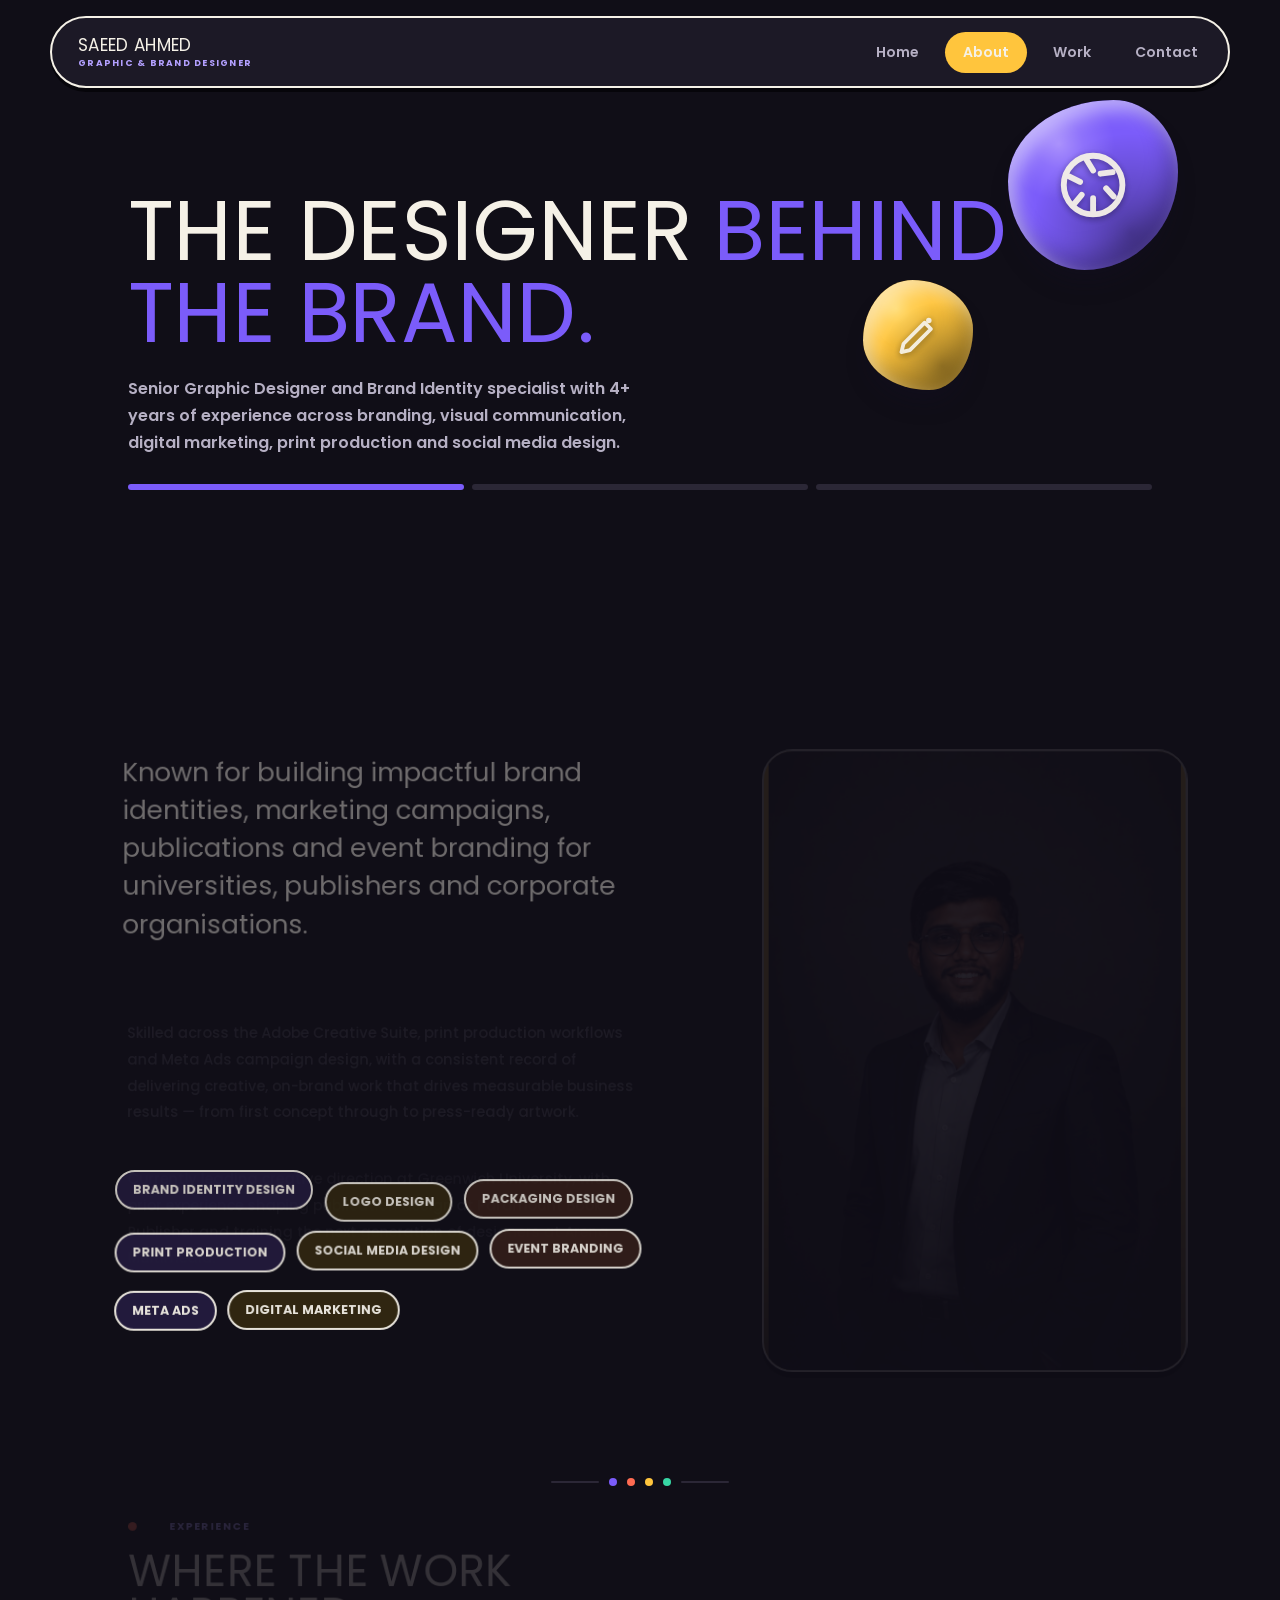
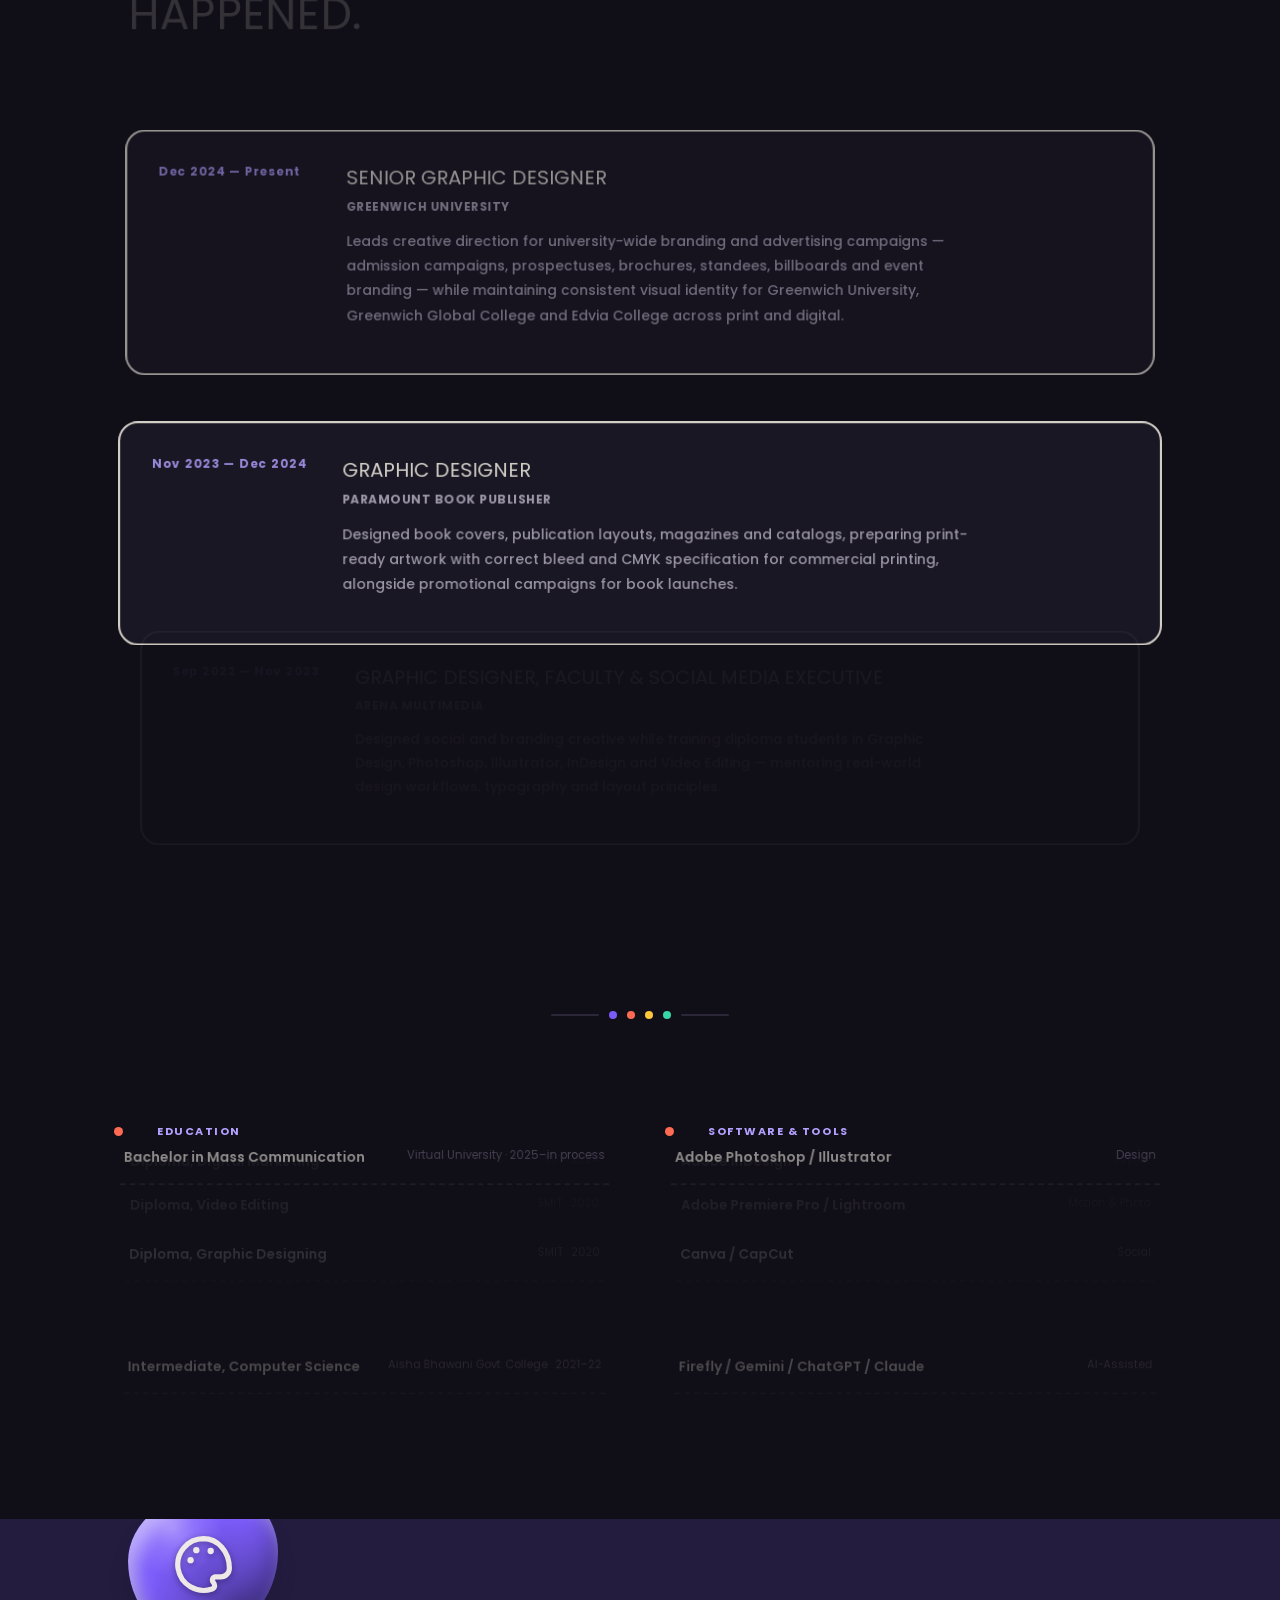
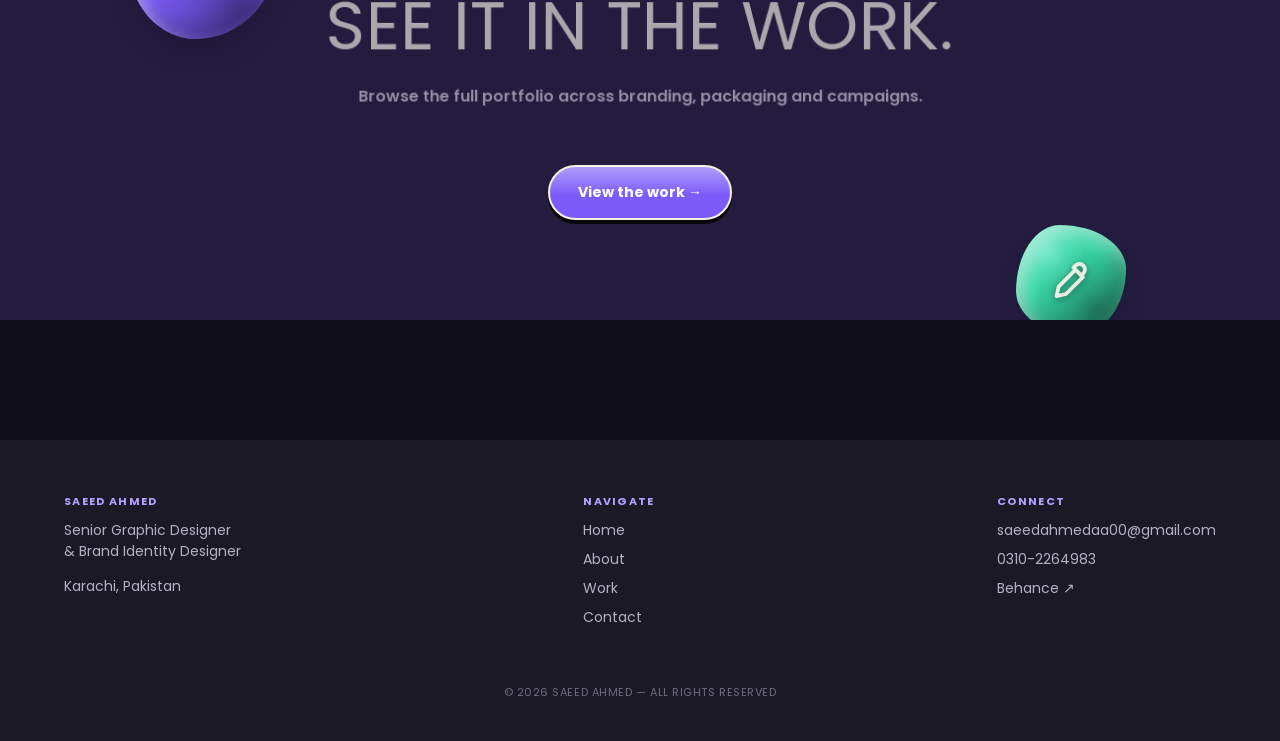
==== commit 8a5ca260: "Update about.html" ====
--- a/about.html
+++ b/about.html
@@ -40,8 +40,7 @@
     <div class="about-grid">
       <div class="about-portrait frame-corners">
         <span class="fc-tr"></span><span class="fc-bl"></span>
-<img src="assets/Profile.jpeg" alt="Saeed Ahmed, Senior Graphic Designer" style="position:absolute;inset:0;width:100%;height:100%;object-fit:cover;object-position:center 15%;">        <span class="cap" style="position:relative;z-index:2;">Karachi, Pakistan</span>
-      </div>
+<img src="assets/Profile.jpeg" alt="Saeed Ahmed, Senior Graphic Designer" style="position:absolute;inset:0;width:100%;height:100%;object-fit:contain;">      </div>
       <div>
         <p class="about-lede">Known for building impactful brand identities, marketing campaigns, publications and event branding for universities, publishers and corporate organisations.</p>
         <div class="about-body">
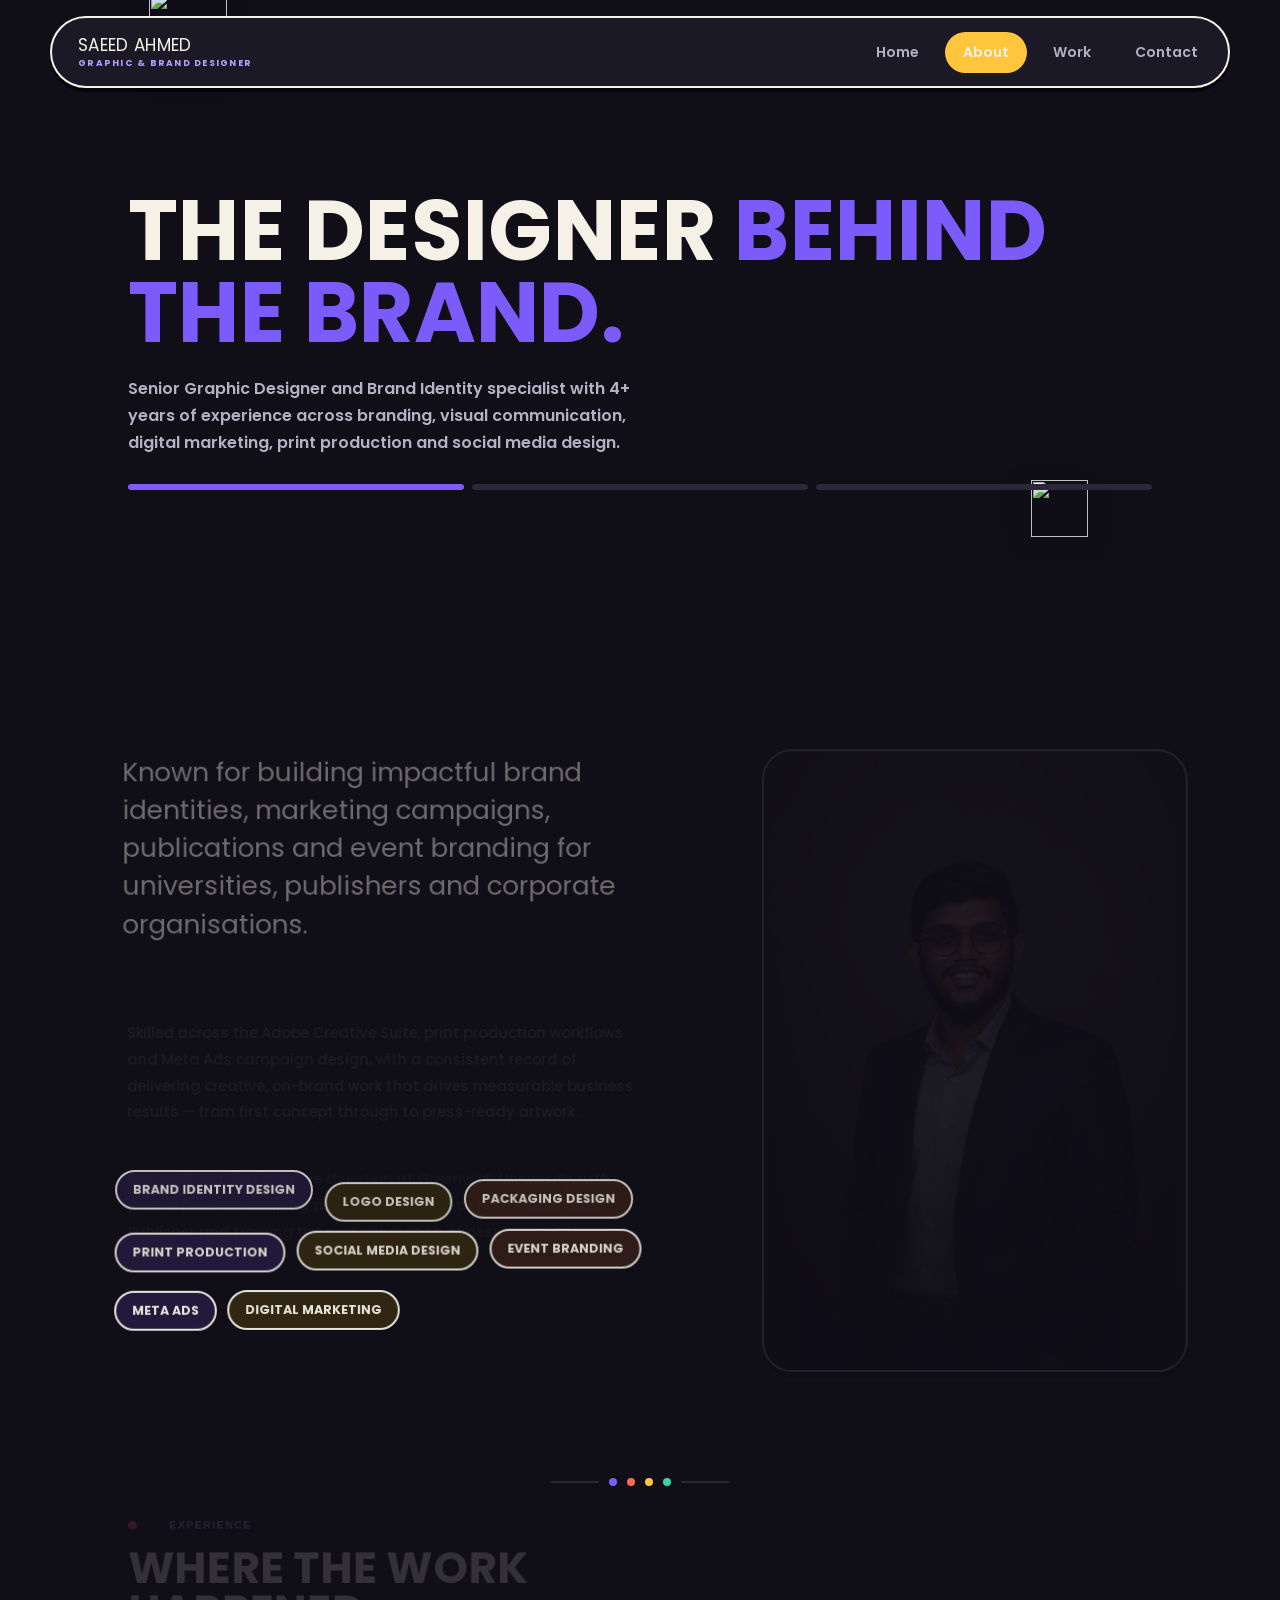
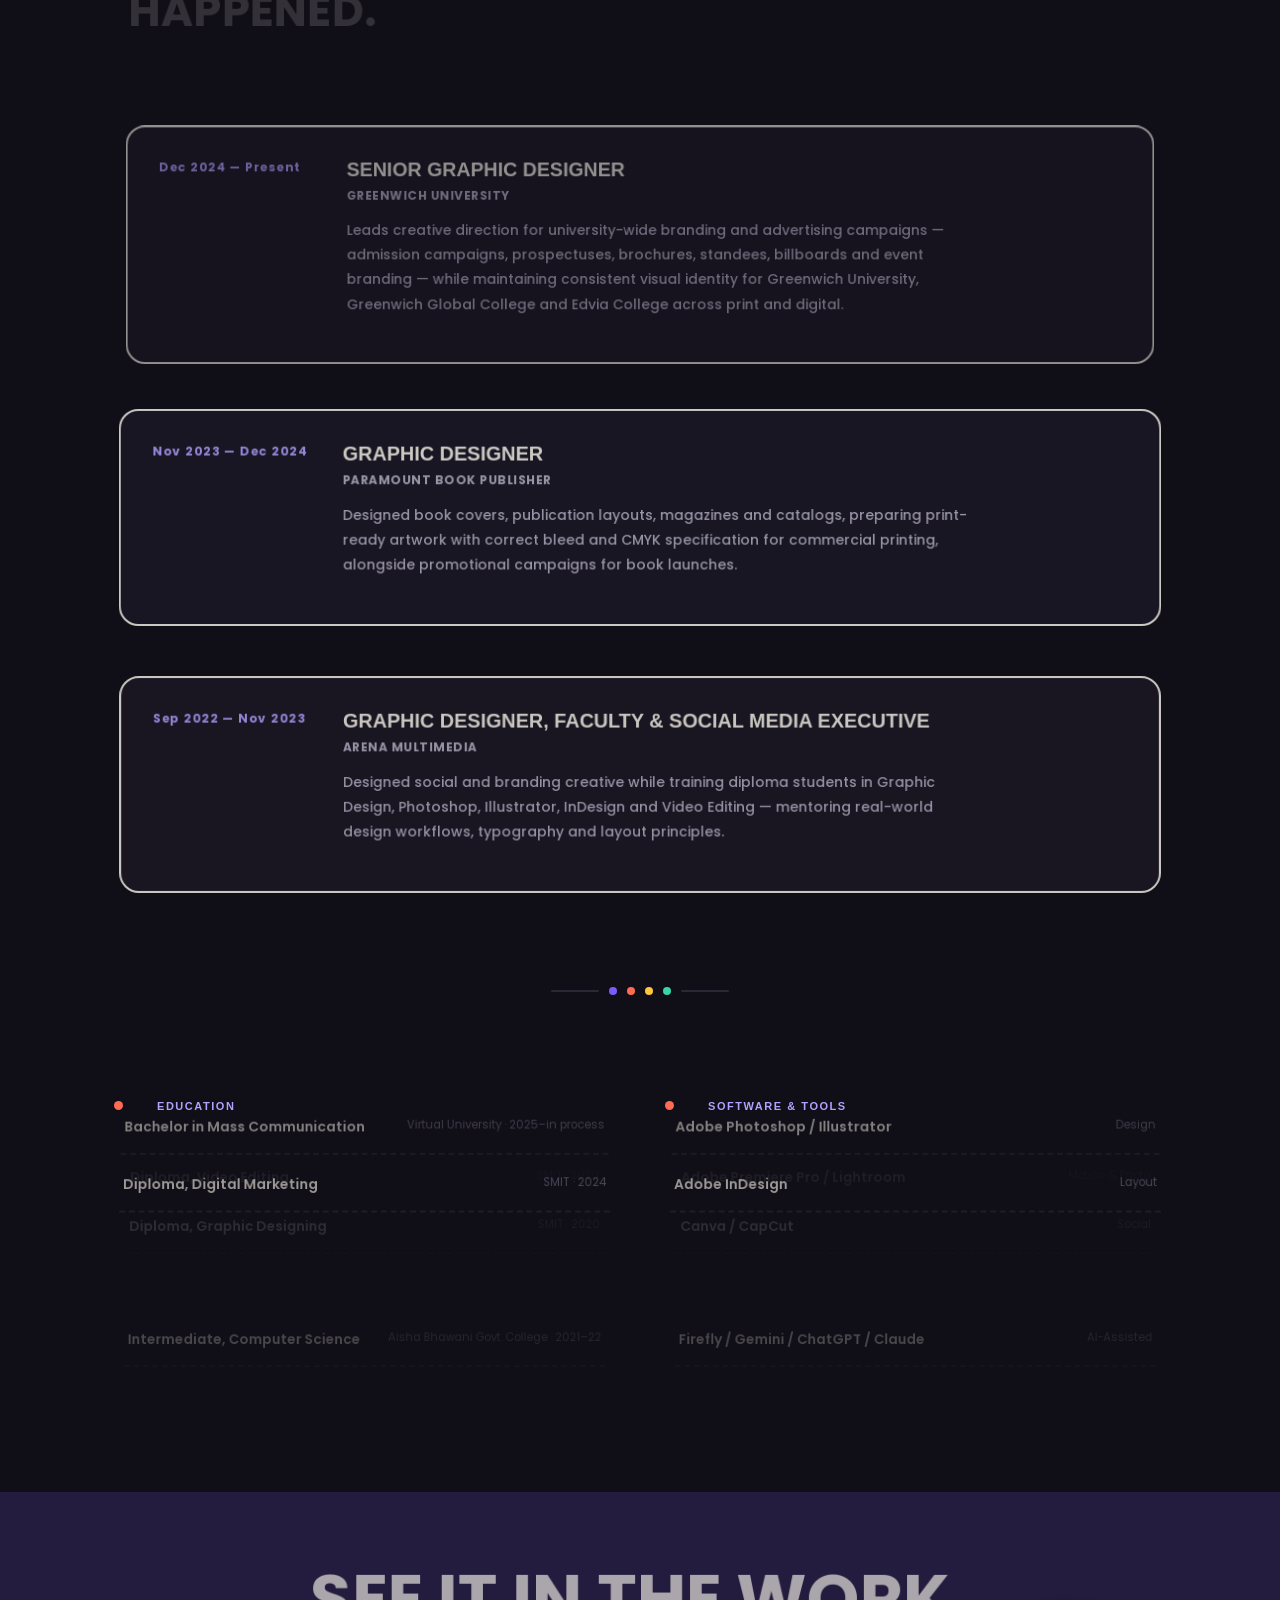
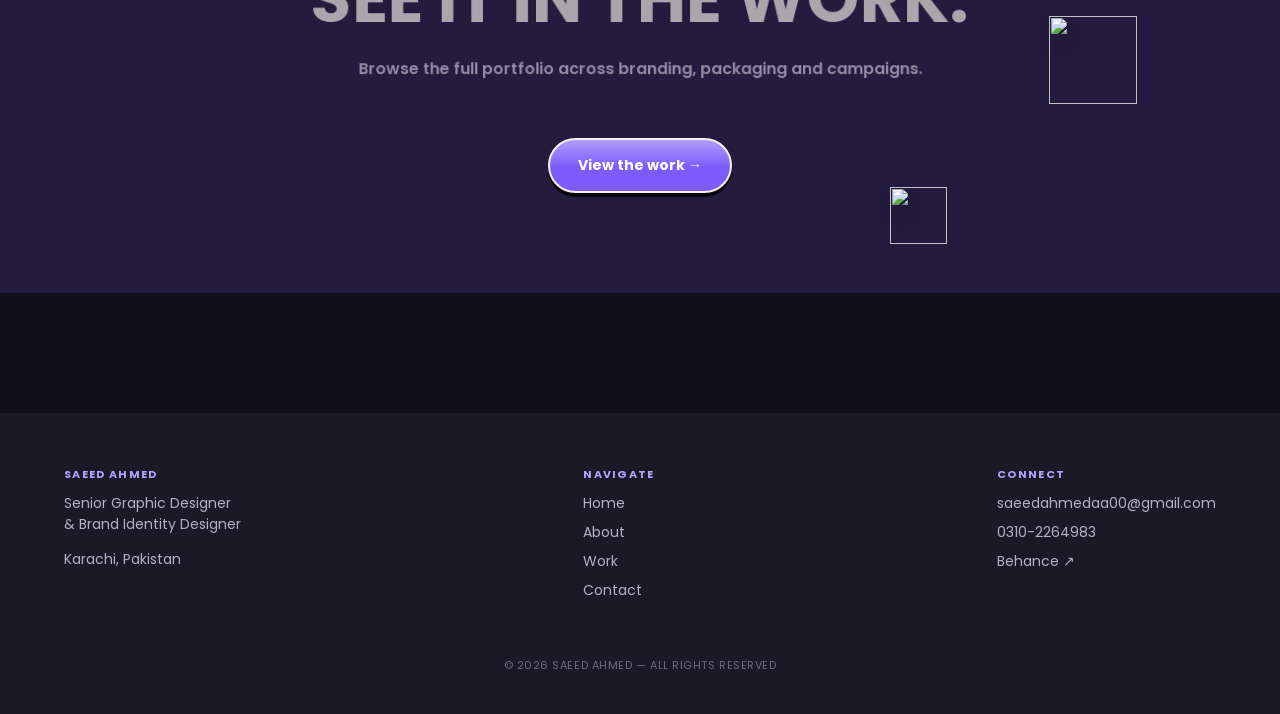
==== commit 9dd09cb3: "Update about.html" ====
--- a/about.html
+++ b/about.html
@@ -24,9 +24,9 @@
 </header>
 
 <section class="page-hero">
-  <div class="blob purple" style="width:170px;height:170px;top:100px;right:8%;opacity:.85;"><svg viewBox="0 0 24 24" fill="none" stroke="currentColor" stroke-width="1.8" stroke-linecap="round" stroke-linejoin="round"><circle cx="12" cy="12" r="9"/><path d="M14.3 8.5L18 8M10 4.2L12 7.5M4.6 9.3L8 11M6 18l2.5-3M12 20v-4M18.3 15.5L16 13"/></svg></div>
-  <div class="blob yellow" style="width:110px;height:110px;top:280px;right:24%;opacity:.8;"><svg viewBox="0 0 24 24" fill="none" stroke="currentColor" stroke-width="1.8" stroke-linecap="round" stroke-linejoin="round"><path d="M4 20l1-4L15 6l3 3L8 19l-4 1z"/><circle cx="17" cy="5" r="1.3" fill="currentColor" stroke="none"/></svg></div>
-  <div class="wrap">
+<div class="blob purple img-blob" style="width:150px;height:150px;top:-30px;left:10%;opacity:.7;"><img src="APNA-PATH-YAHAN" alt=""></div>
+<div class="blob mint img-blob" style="width:110px;height:110px;bottom:-15px;right:12%;opacity:.7;"><img src="APNA-PATH-YAHAN" alt=""></div>
+    <div class="wrap">
     <h1>The designer <em>behind the brand.</em></h1>
     <p class="page-hero-sub">Senior Graphic Designer and Brand Identity specialist with 4+ years of experience across branding, visual communication, digital marketing, print production and social media design.</p>
     <div class="page-hero-slide-strip">
@@ -134,9 +134,9 @@
 </section>
 
 <section class="cta-banner">
-  <div class="blob purple" style="width:150px;height:150px;top:-30px;left:10%;opacity:.7;"><svg viewBox="0 0 24 24" fill="none" stroke="currentColor" stroke-width="1.8" stroke-linecap="round" stroke-linejoin="round"><path d="M12 3a9 9 0 1 0 3 17.5c1.2-.4 1-1.6.4-2.3-.5-.6-.4-1.7.7-1.9H18a3 3 0 0 0 3-3C21 7.5 17 3 12 3z"/><circle cx="7.5" cy="10.5" r="1.1" fill="currentColor" stroke="none"/><circle cx="9.5" cy="7" r="1.1" fill="currentColor" stroke="none"/><circle cx="14.5" cy="7.3" r="1.1" fill="currentColor" stroke="none"/></svg></div>
-  <div class="blob mint" style="width:110px;height:110px;bottom:-15px;right:12%;opacity:.7;"><svg viewBox="0 0 24 24" fill="none" stroke="currentColor" stroke-width="1.8" stroke-linecap="round" stroke-linejoin="round"><path d="M13.5 6.5l4 4-8 8-4.5 1 1-4.5 8-8z"/><path d="M13 6l1-1a2.6 2.6 0 0 1 3.7 3.7l-1 1"/></svg></div>
-  <h2>See it in the work.</h2>
+<div class="blob purple img-blob" style="width:170px;height:170px;top:100px;right:8%;opacity:.85;"><img src="APNA-PATH-YAHAN" alt=""></div>
+<div class="blob yellow img-blob" style="width:110px;height:110px;top:280px;right:24%;opacity:.8;"><img src="APNA-PATH-YAHAN" alt=""></div>
+    <h2>See it in the work.</h2>
   <p>Browse the full portfolio across branding, packaging and campaigns.</p>
   <a href="work.html" class="btn solid">View the work →</a>
 </section>
--- a/css/style.css
+++ b/css/style.css
@@ -51,10 +51,9 @@
 a{ color:inherit; text-decoration:none; }
 ul{ list-style:none; margin:0; padding:0; }
 h1,h2,h3,h4{
-  font-family:var(--font-display); font-weight:400; margin:0; line-height:0.98;
+  font-family:var(--font-display); font-weight:700; margin:0; line-height:0.98;
   text-transform:uppercase; letter-spacing:.005em;
 }
-
 @media (prefers-reduced-motion: reduce){
   *{ animation-duration:0.001ms !important; animation-iteration-count:1 !important; transition-duration:0.001ms !important; scroll-behavior:auto !important; }
 }
@@ -109,6 +108,17 @@
   70%{ opacity:1; transform:scale(1.08) rotate(2deg); }
   100%{ opacity:1; transform:scale(1) rotate(0deg); }
 }
+.blob.img-blob{
+  background-color:transparent;
+  background-image:none;
+  box-shadow:none;
+}
+.blob.img-blob img{
+  width:72%;
+  height:72%;
+  object-fit:contain;
+  filter:drop-shadow(0 10px 16px rgba(0,0,0,.4));
+}
 
 /* ---------- scroll motion (JS sets transform/opacity inline per scroll frame — see main.js) ---------- */
 .section-head, .lede, .stat-row, .preview-card,
@@ -129,7 +139,7 @@
   text-transform:uppercase;
   color:var(--purple-lt);
   display:flex; align-items:center; gap:10px;
-  font-weight:700;
+  font-weight:800;
 }
 .eyebrow::before{
   content:"";
@@ -465,7 +475,7 @@
 .preview-card:nth-child(5){ background-color:var(--purple); }
 .preview-card:nth-child(6){ background-color:var(--yellow); }
 .preview-card .tag{ font-family:var(--font-mono); font-size:10px; letter-spacing:.12em; text-transform:uppercase; color:var(--ink); margin-bottom:8px; font-weight:700; opacity:.7;}
-.preview-card h4{ font-size:21px; font-weight:400; color:var(--ink); text-transform:uppercase; }
+.preview-card h4{ font-size:21px; font-weight:800; color:var(--ink); text-transform:uppercase; }
 .preview-card{ transition:transform .2s cubic-bezier(.4,1.6,.6,1), box-shadow .2s ease; }
 .preview-card:hover{ transform:translate(-2px,3px) rotate(-1deg) scale(1.02); box-shadow:0 3px 0 var(--shadow), inset -8px -12px 20px rgba(0,0,0,.16), inset 6px 8px 14px rgba(255,255,255,.35); }
 @media (max-width:820px){ .preview-grid{ grid-template-columns:1fr 1fr; } }
@@ -515,7 +525,6 @@
 .about-grid .about-portrait{
   order:2;
   flex:1 1 320px;
-  aspect-ratio:auto;
 }
 .about-grid > div:not(.about-portrait){
   order:1;
@@ -528,8 +537,8 @@
 .about-grid > div{ order:1; }
 .about-portrait{
   aspect-ratio:3/4;
-  background:var(--yellow);
-  border:2px solid var(--ink); border-radius:var(--r-lg);
+  background:var(--paper-2);
+   border:2px solid var(--ink); border-radius:var(--r-lg);
   position:relative;
   display:flex; align-items:flex-end; padding:22px;
   overflow:hidden;
@@ -567,7 +576,7 @@
 }
 .timeline-item:last-child{ margin-bottom:0; }
 .timeline-date{ font-family:var(--font-mono); font-size:12px; letter-spacing:.06em; color:var(--purple-lt); font-weight:700; }
-.timeline-role{ font-size:20px; font-family:var(--font-display); margin-bottom:6px; text-transform:uppercase; }
+.timeline-role{ font-size:20px; font-family:var(--font-display); margin-bottom:6px; text-transform:uppercase; font-weight:800; }
 .timeline-org{ font-family:var(--font-mono); font-size:12px; color:var(--ink-soft); letter-spacing:.04em; margin-bottom:14px; text-transform:uppercase; font-weight:700;}
 .timeline-desc{ color:var(--ink-soft); font-size:14px; line-height:1.8; max-width:640px; font-weight:500; }
 @media (max-width:640px){ .timeline-item{ grid-template-columns:1fr; gap:10px; padding:22px; } }
@@ -627,7 +636,7 @@
 .work-meta h4{
   font-size:15px;
   font-family:var(--font-body);
-  font-weight:600;
+  font-weight:800;
   letter-spacing:.01em;
   line-height:1.3;
 }
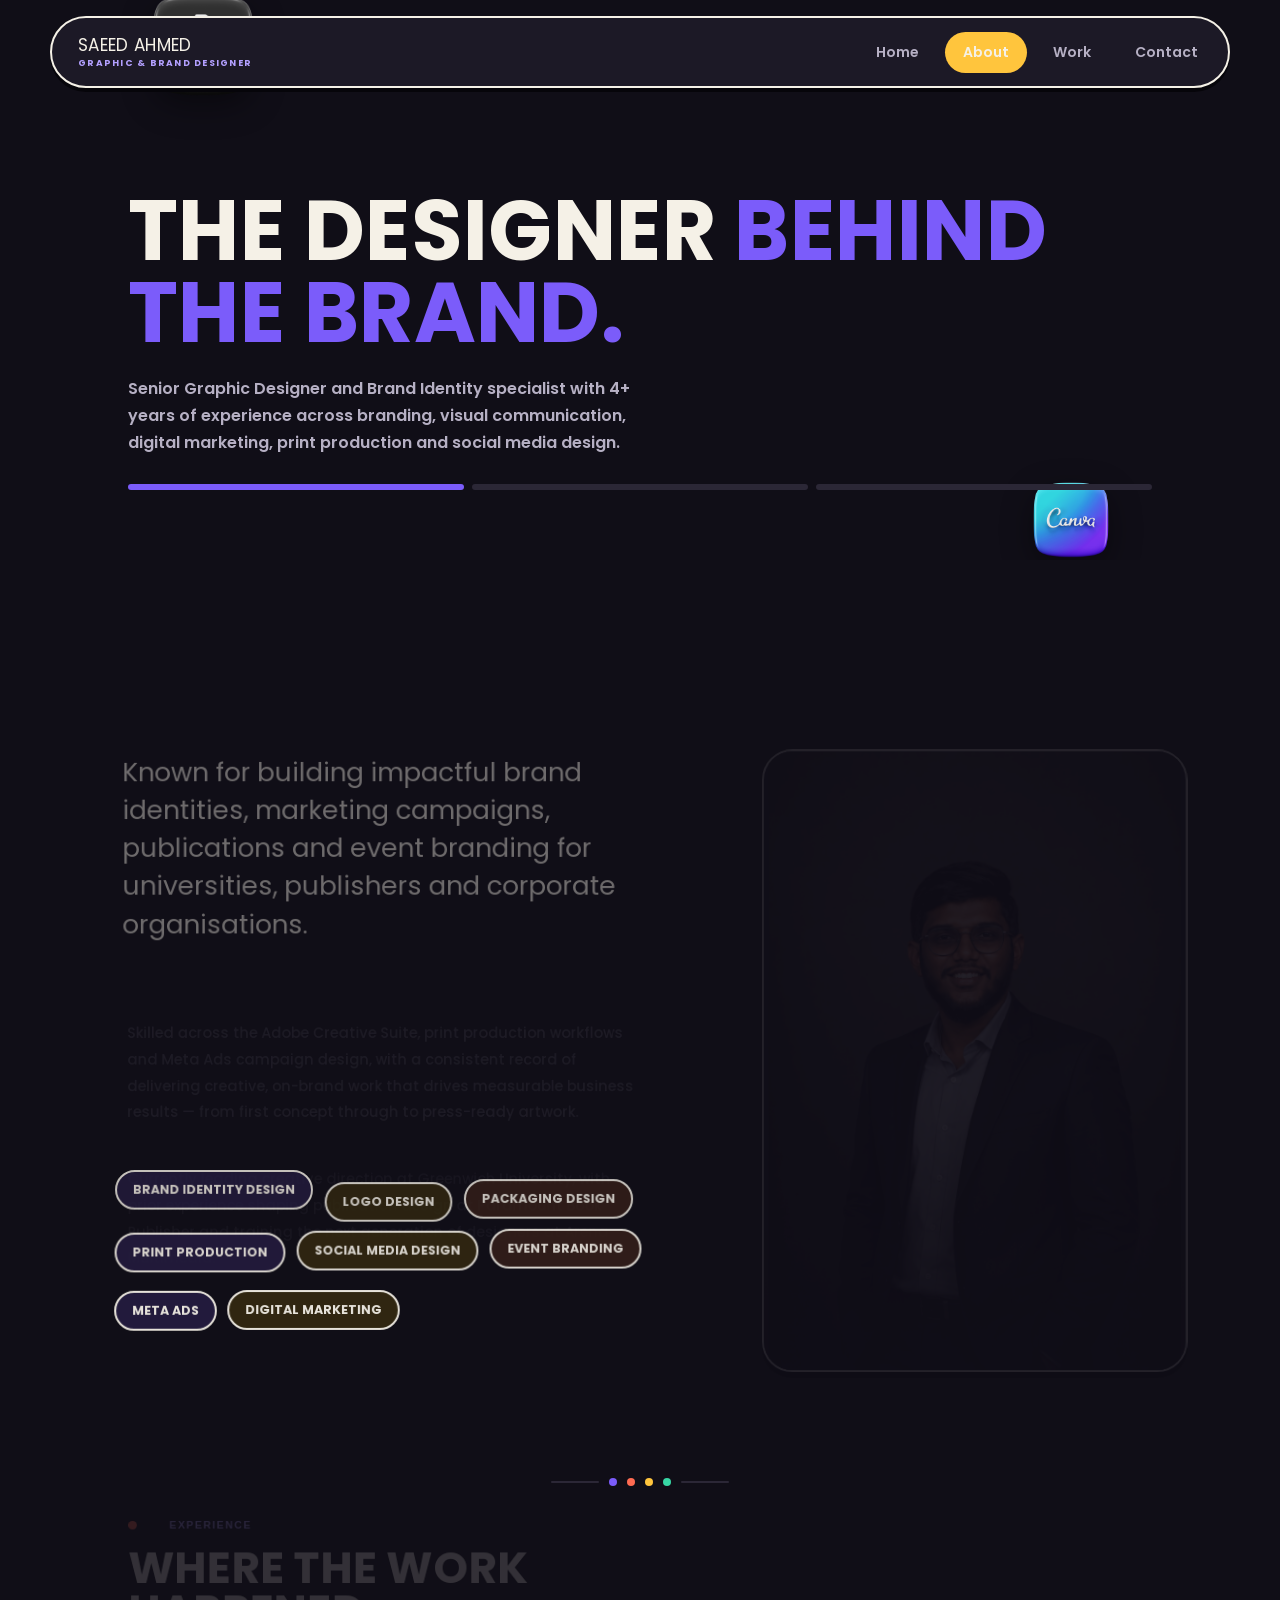
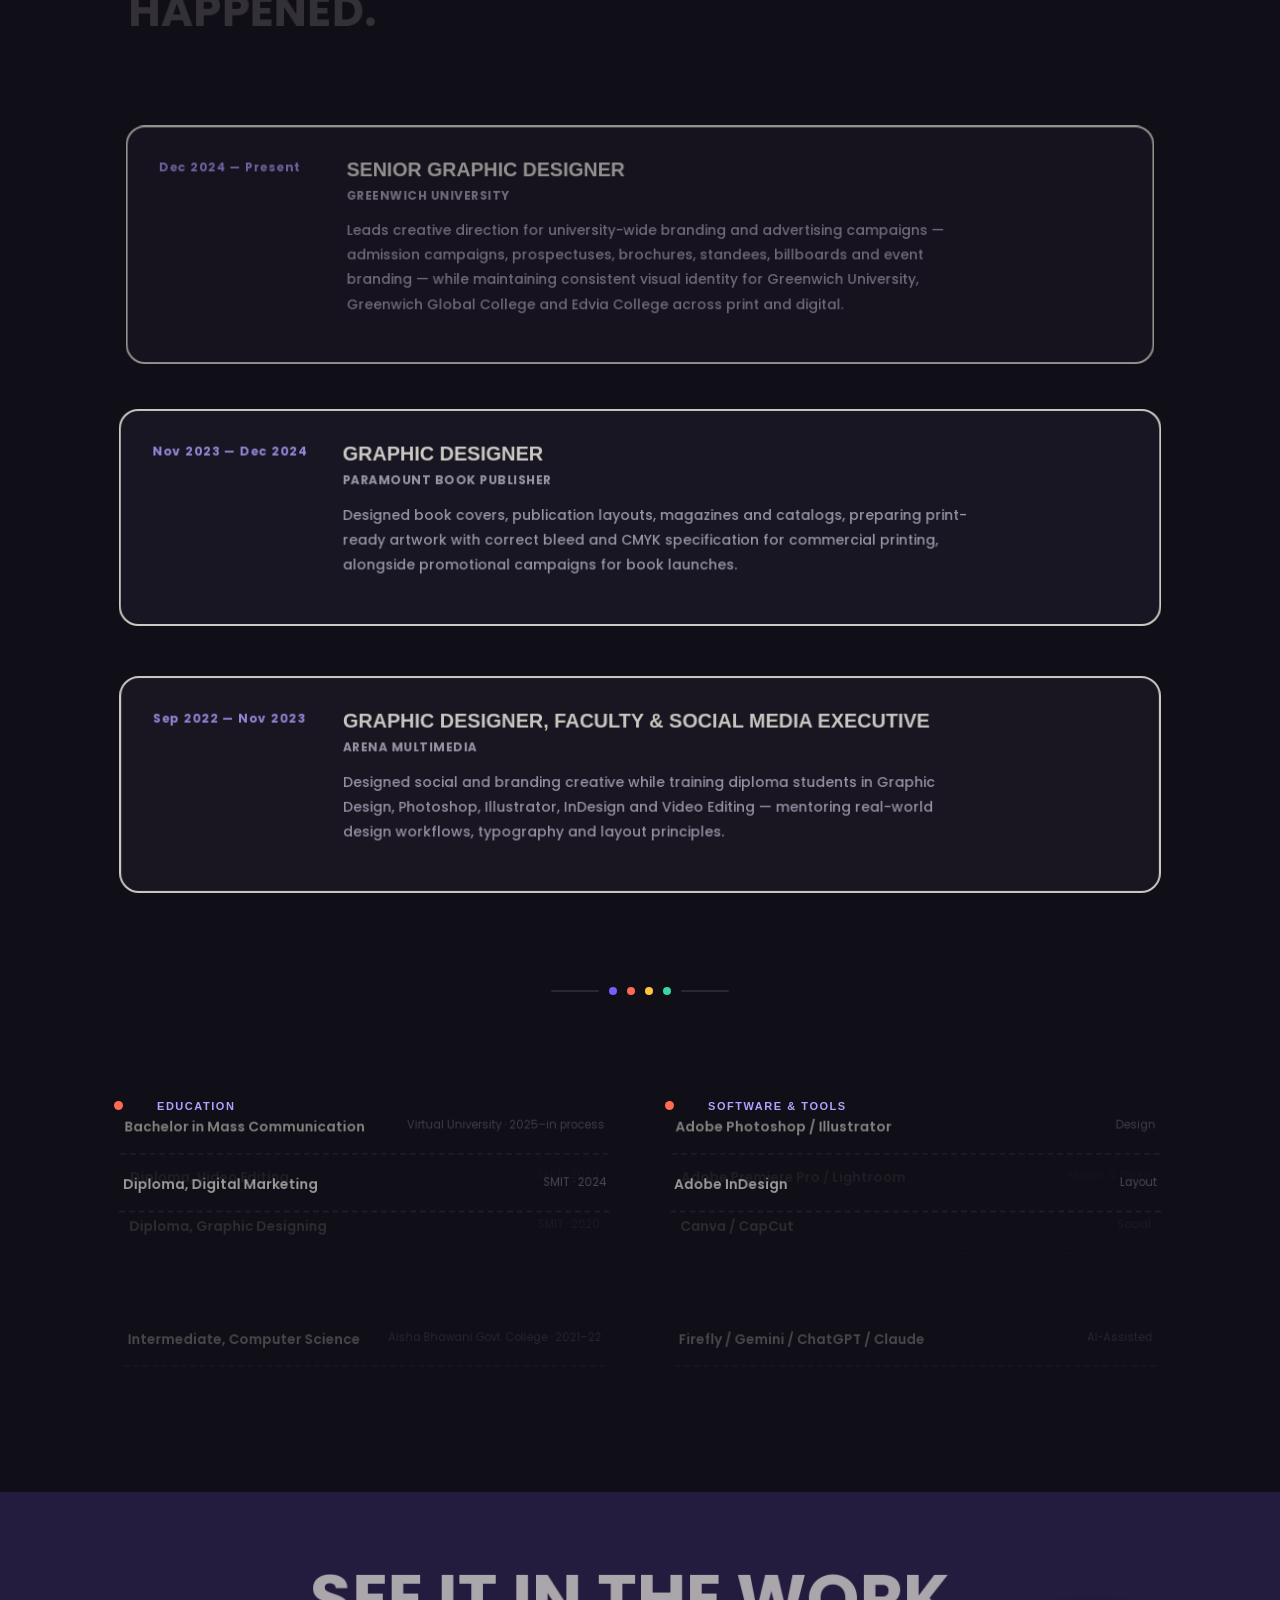
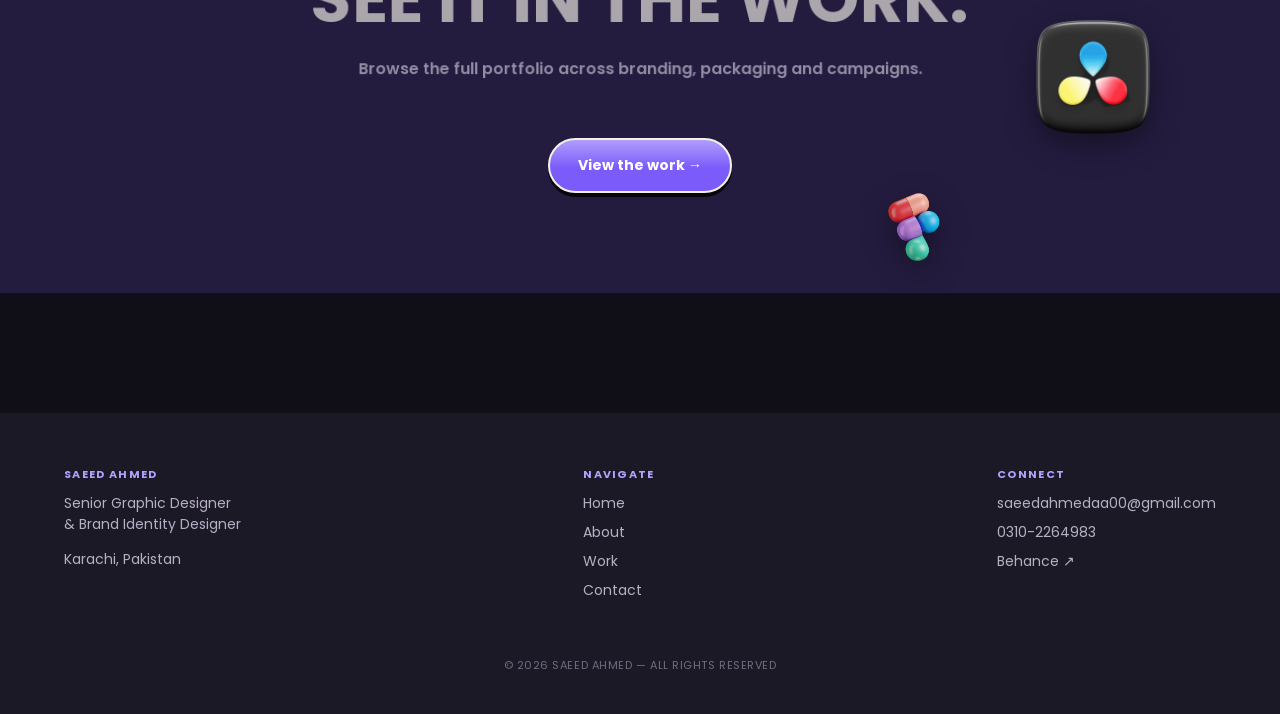
==== commit 22424034: "Update about.html" ====
--- a/about.html
+++ b/about.html
@@ -24,8 +24,8 @@
 </header>
 
 <section class="page-hero">
-<div class="blob purple img-blob" style="width:150px;height:150px;top:-30px;left:10%;opacity:.7;"><img src="APNA-PATH-YAHAN" alt=""></div>
-<div class="blob mint img-blob" style="width:110px;height:110px;bottom:-15px;right:12%;opacity:.7;"><img src="APNA-PATH-YAHAN" alt=""></div>
+<div class="blob purple img-blob" style="width:150px;height:150px;top:-30px;left:10%;opacity:.7;"><img src="assets/Icons/Affinity.png" alt=""></div>
+<div class="blob mint img-blob" style="width:110px;height:110px;bottom:-15px;right:12%;opacity:.7;"><img src="assets/Icons/Canva.png" alt=""></div>
     <div class="wrap">
     <h1>The designer <em>behind the brand.</em></h1>
     <p class="page-hero-sub">Senior Graphic Designer and Brand Identity specialist with 4+ years of experience across branding, visual communication, digital marketing, print production and social media design.</p>
@@ -134,8 +134,8 @@
 </section>
 
 <section class="cta-banner">
-<div class="blob purple img-blob" style="width:170px;height:170px;top:100px;right:8%;opacity:.85;"><img src="APNA-PATH-YAHAN" alt=""></div>
-<div class="blob yellow img-blob" style="width:110px;height:110px;top:280px;right:24%;opacity:.8;"><img src="APNA-PATH-YAHAN" alt=""></div>
+<div class="blob purple img-blob" style="width:170px;height:170px;top:100px;right:8%;opacity:.85;"><img src="assets/Icons/Davinci.png" alt=""></div>
+<div class="blob yellow img-blob" style="width:110px;height:110px;top:280px;right:24%;opacity:.8;"><img src="assets/Icons/Figma.png" alt=""></div>
     <h2>See it in the work.</h2>
   <p>Browse the full portfolio across branding, packaging and campaigns.</p>
   <a href="work.html" class="btn solid">View the work →</a>
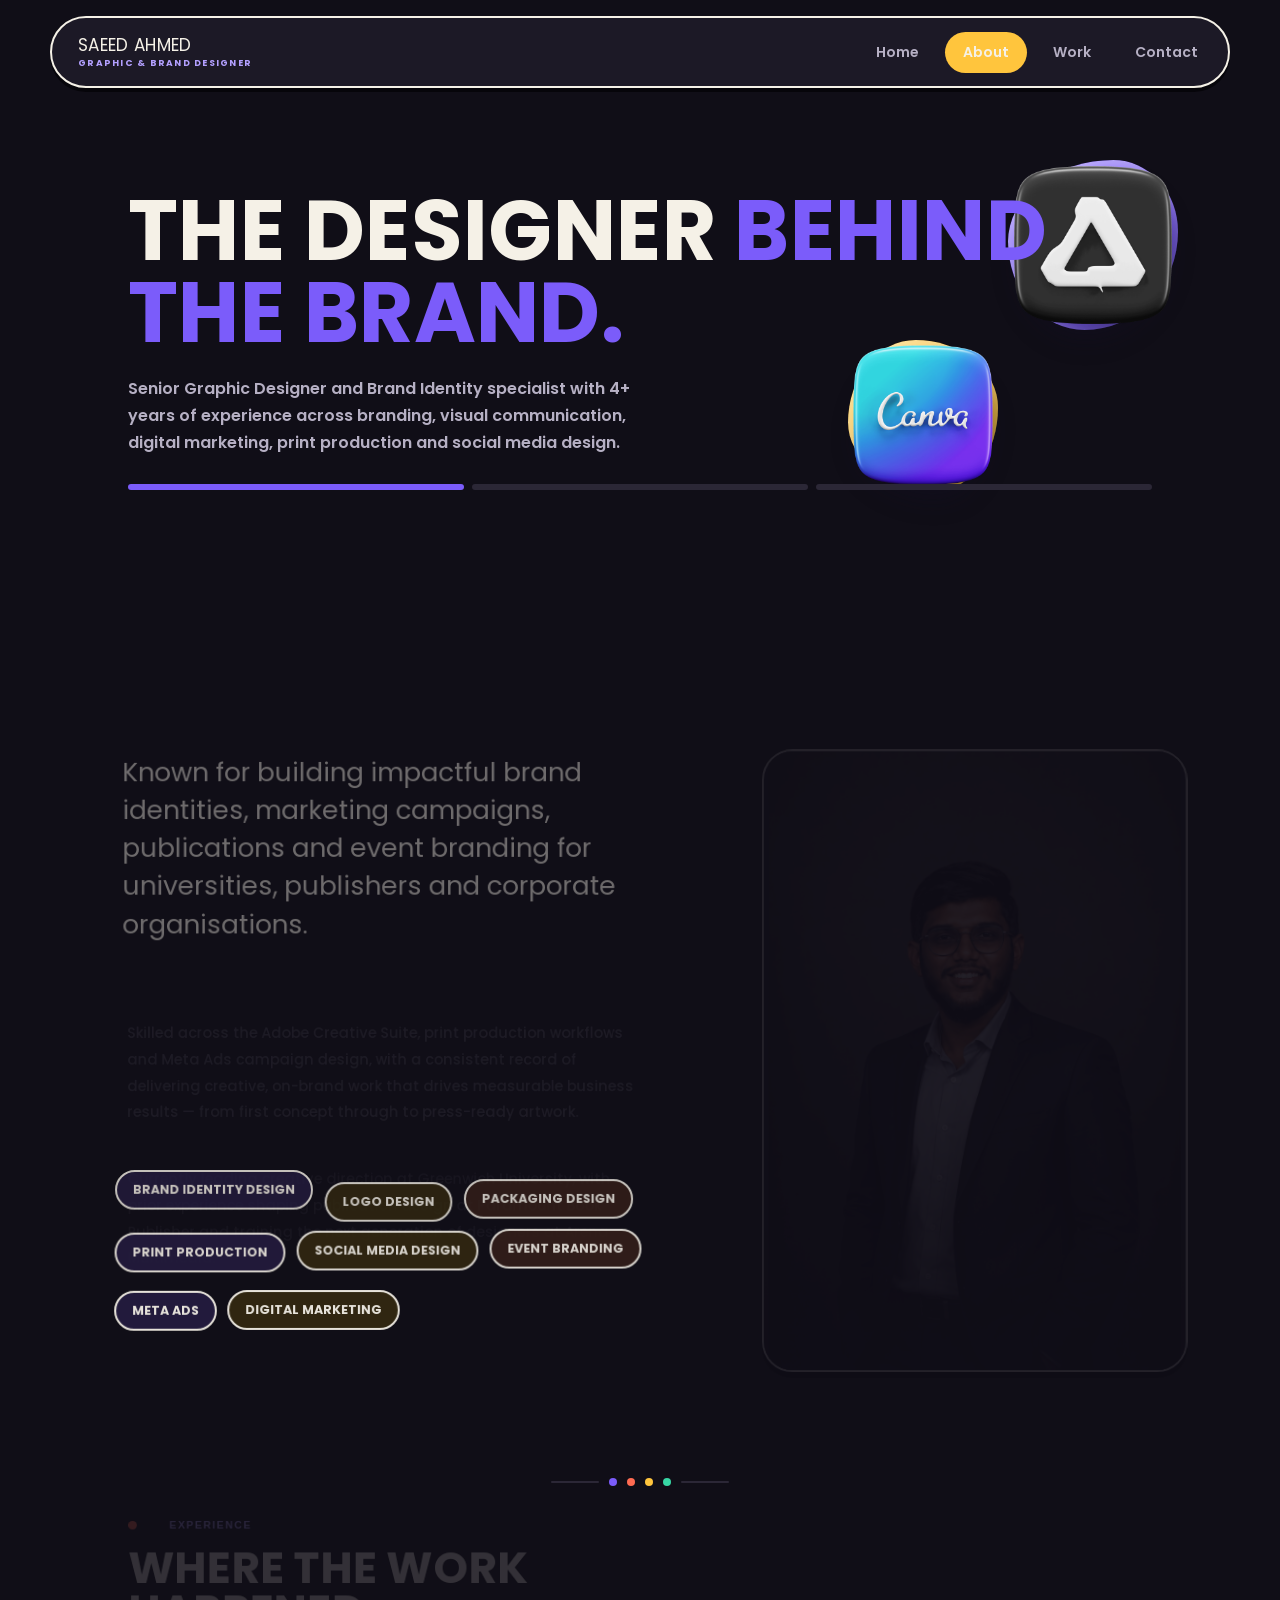
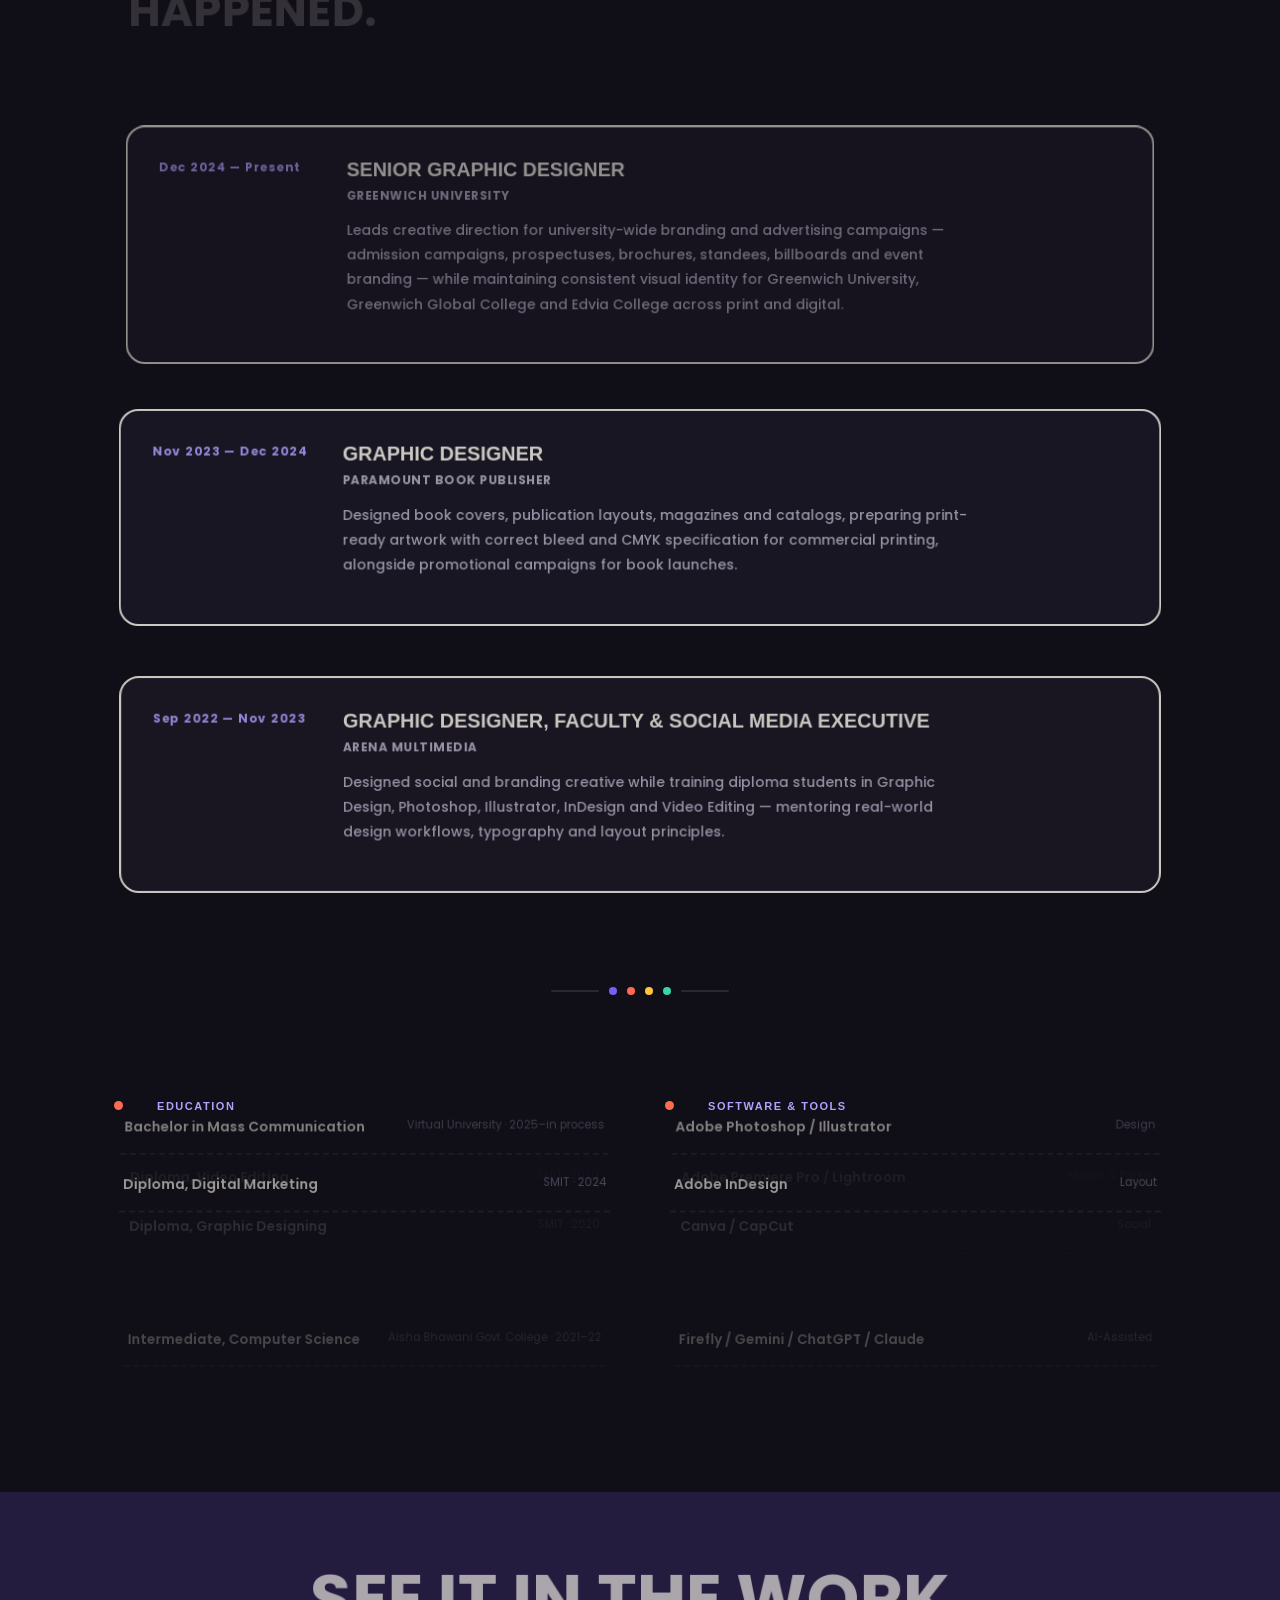
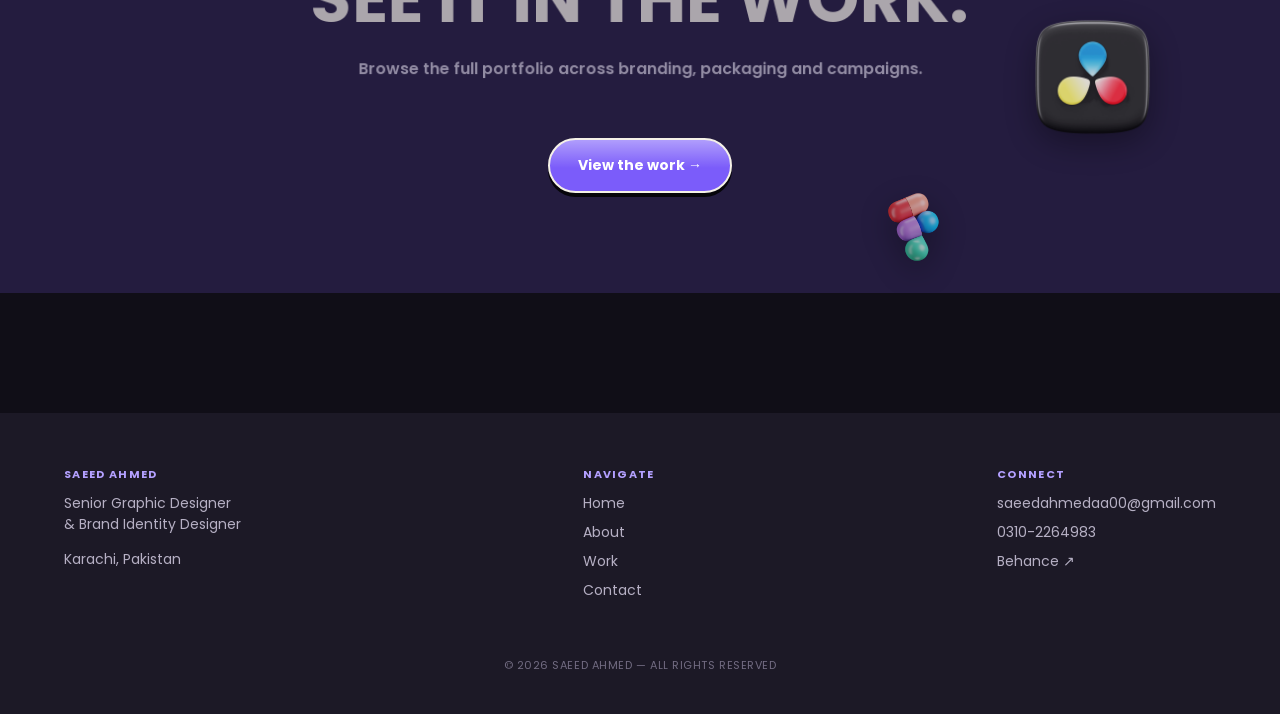
==== commit 1232de02: "Update about.html" ====
--- a/about.html
+++ b/about.html
@@ -24,8 +24,8 @@
 </header>
 
 <section class="page-hero">
-<div class="blob purple img-blob" style="width:150px;height:150px;top:-30px;left:10%;opacity:.7;"><img src="assets/Icons/Affinity.png" alt=""></div>
-<div class="blob mint img-blob" style="width:110px;height:110px;bottom:-15px;right:12%;opacity:.7;"><img src="assets/Icons/Canva.png" alt=""></div>
+<div class="blob purple" style="width:170px;height:170px;top:160px;right:8%;opacity:.85;"><img src="assets/Icons/Affinity.png" alt=""></div>
+<div class="blob yellow" style="width:150px;height:150px;top:340px;right:22%;opacity:.8;"><img src="assets/Icons/Canva.png" alt=""></div>
     <div class="wrap">
     <h1>The designer <em>behind the brand.</em></h1>
     <p class="page-hero-sub">Senior Graphic Designer and Brand Identity specialist with 4+ years of experience across branding, visual communication, digital marketing, print production and social media design.</p>
--- a/css/style.css
+++ b/css/style.css
@@ -118,6 +118,16 @@
   height:72%;
   object-fit:contain;
   filter:drop-shadow(0 10px 16px rgba(0,0,0,.4));
+}
+@keyframes imgBlobOrbit{
+  0%{ transform:translate(0,0) rotate(0deg); }
+  25%{ transform:translate(14px,-14px) rotate(6deg); }
+  50%{ transform:translate(0,-24px) rotate(0deg); }
+  75%{ transform:translate(-14px,-14px) rotate(-6deg); }
+  100%{ transform:translate(0,0) rotate(0deg); }
+}
+.blob.img-blob{
+  animation:imgBlobOrbit 6s ease-in-out infinite !important;
 }
 
 /* ---------- scroll motion (JS sets transform/opacity inline per scroll frame — see main.js) ---------- */
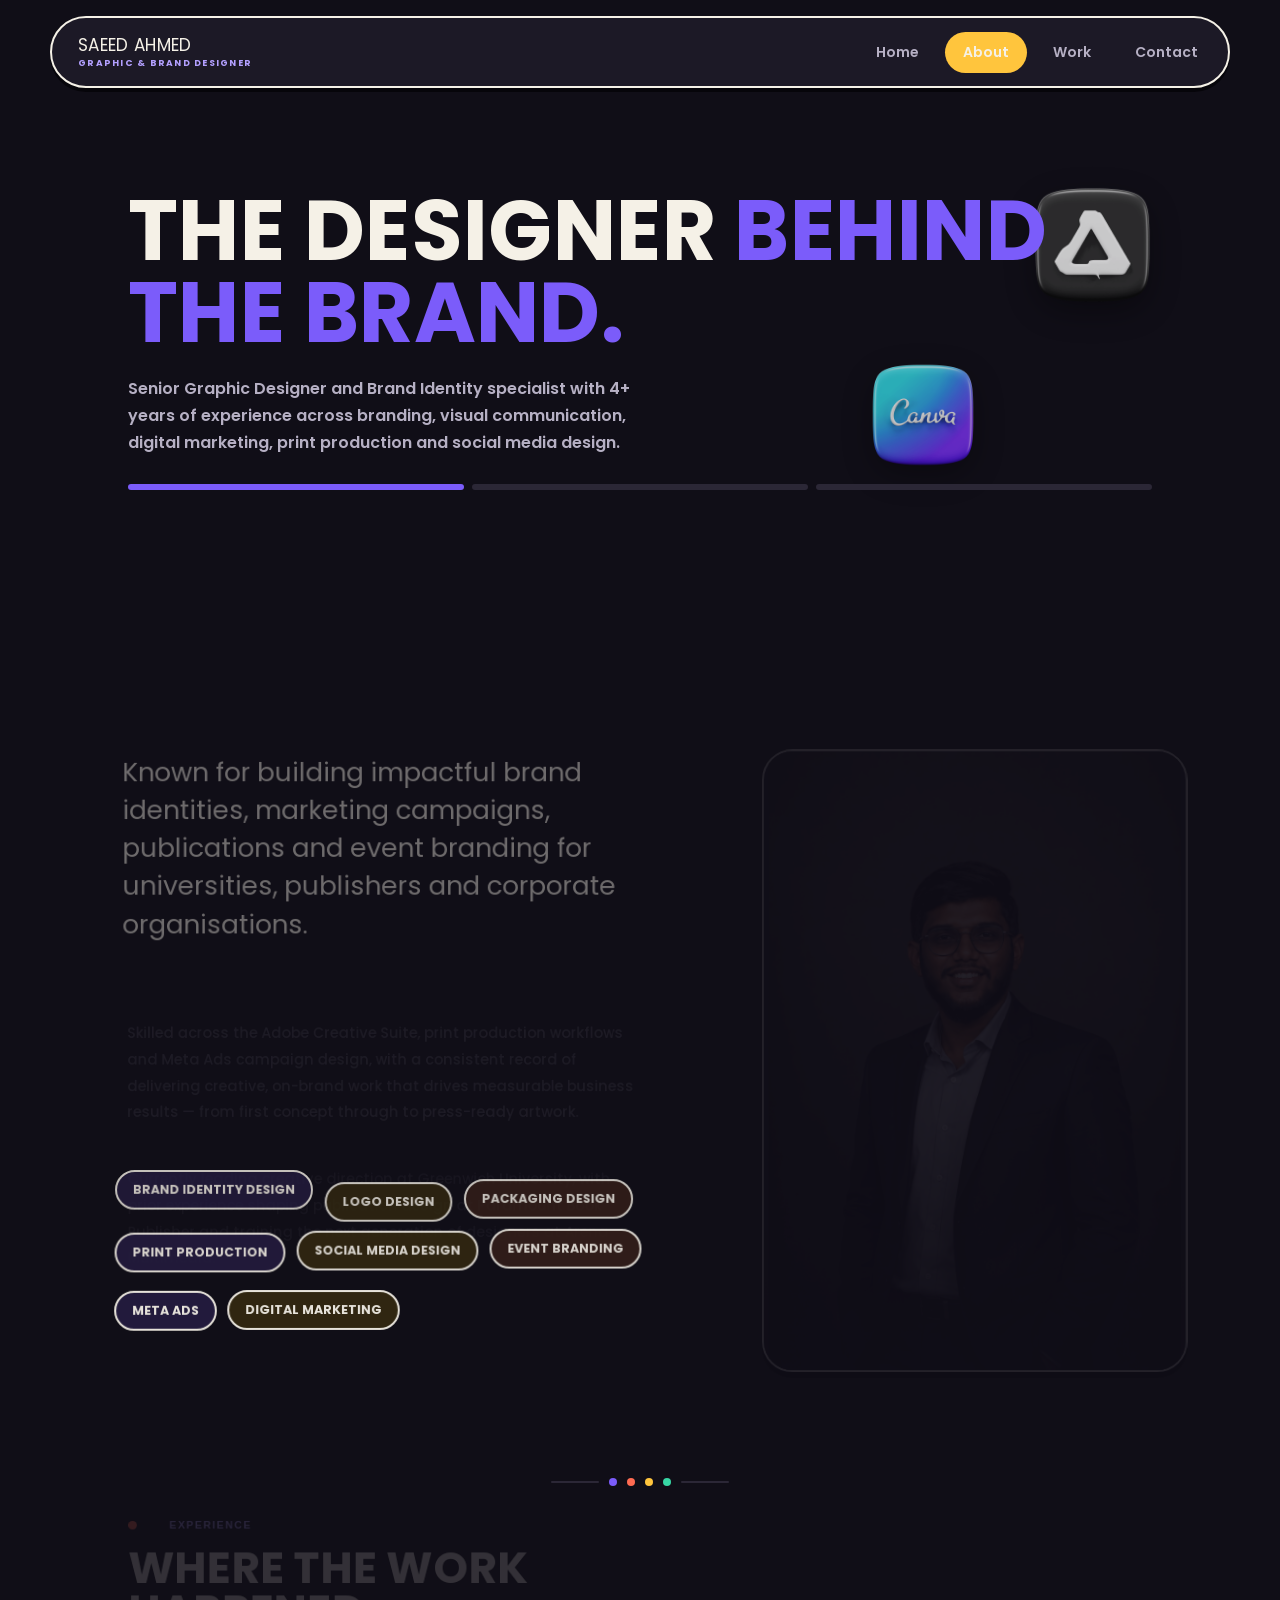
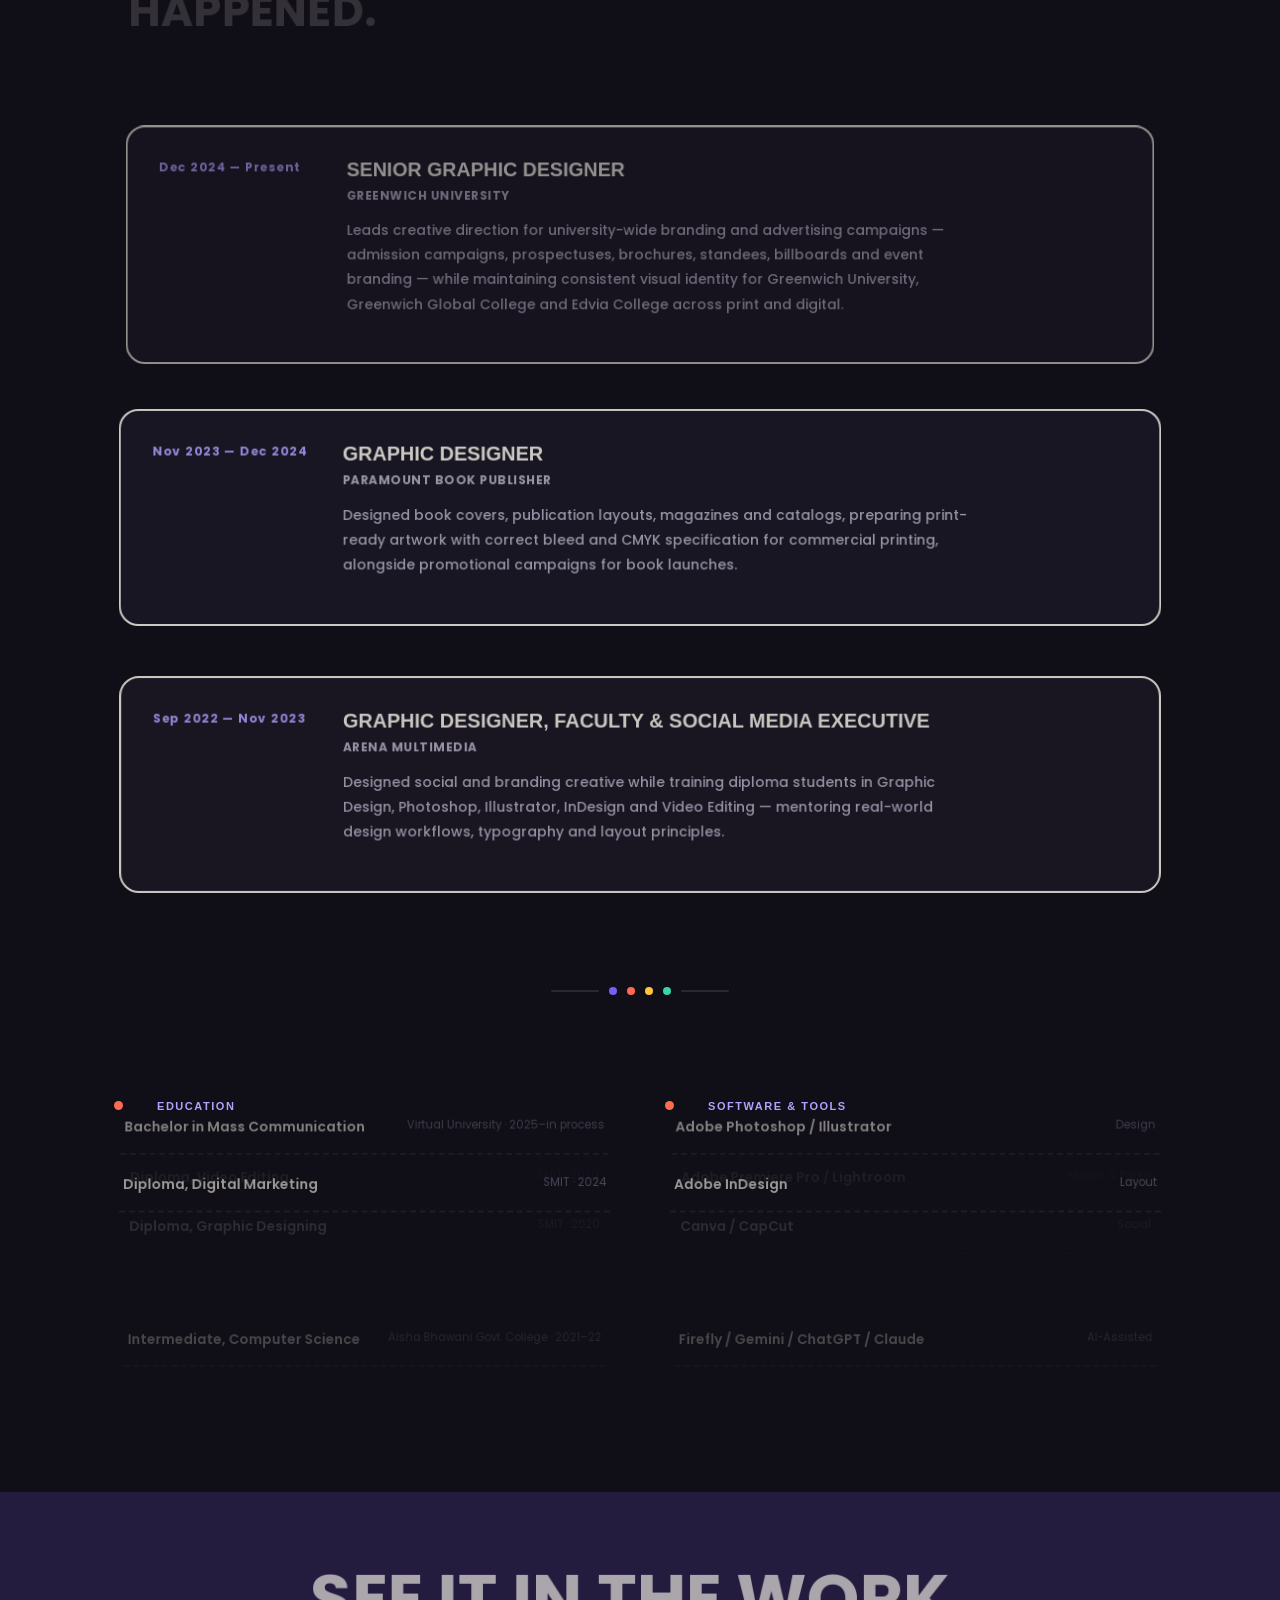
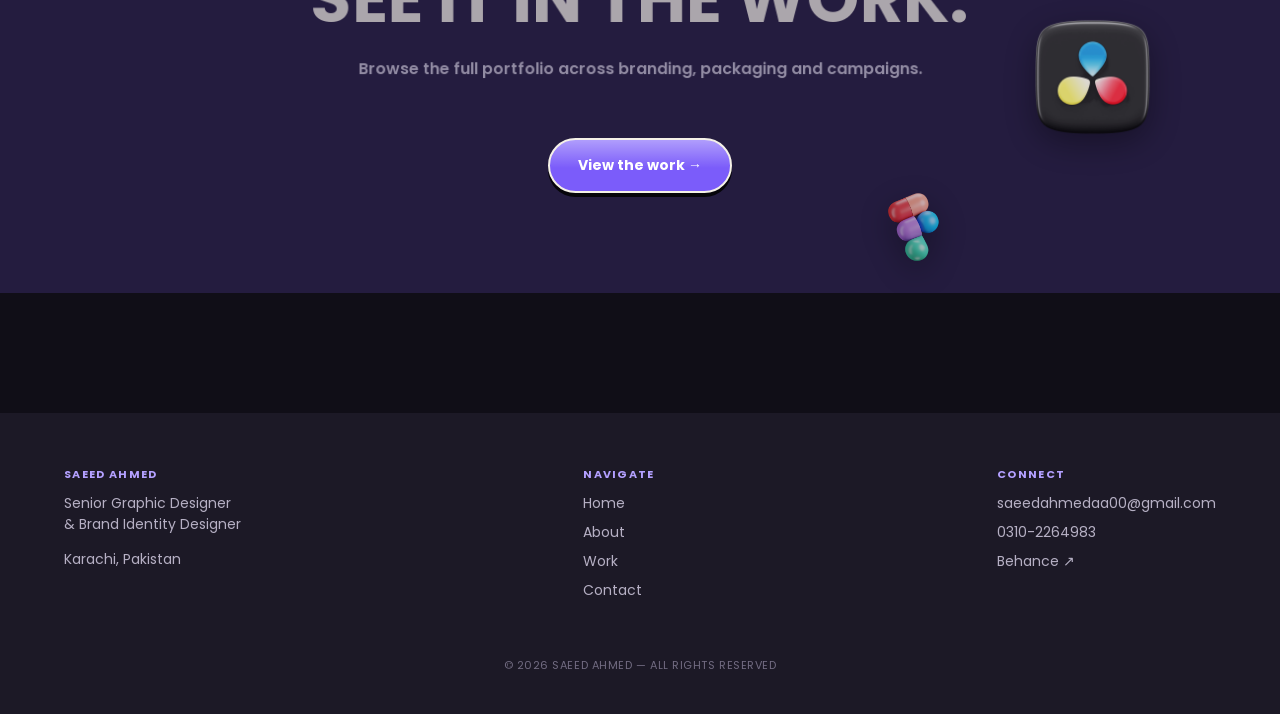
==== commit 5dadbc91: "Update about.html" ====
--- a/about.html
+++ b/about.html
@@ -24,8 +24,8 @@
 </header>
 
 <section class="page-hero">
-<div class="blob purple" style="width:170px;height:170px;top:160px;right:8%;opacity:.85;"><img src="assets/Icons/Affinity.png" alt=""></div>
-<div class="blob yellow" style="width:150px;height:150px;top:340px;right:22%;opacity:.8;"><img src="assets/Icons/Canva.png" alt=""></div>
+<div class="blob purple img-blob" style="width:170px;height:170px;top:160px;right:8%;opacity:.85;"><img src="assets/Icons/Affinity.png" alt=""></div>
+<div class="blob yellow img-blob" style="width:150px;height:150px;top:340px;right:22%;opacity:.8;"><img src="assets/Icons/Canva.png" alt=""></div>
     <div class="wrap">
     <h1>The designer <em>behind the brand.</em></h1>
     <p class="page-hero-sub">Senior Graphic Designer and Brand Identity specialist with 4+ years of experience across branding, visual communication, digital marketing, print production and social media design.</p>
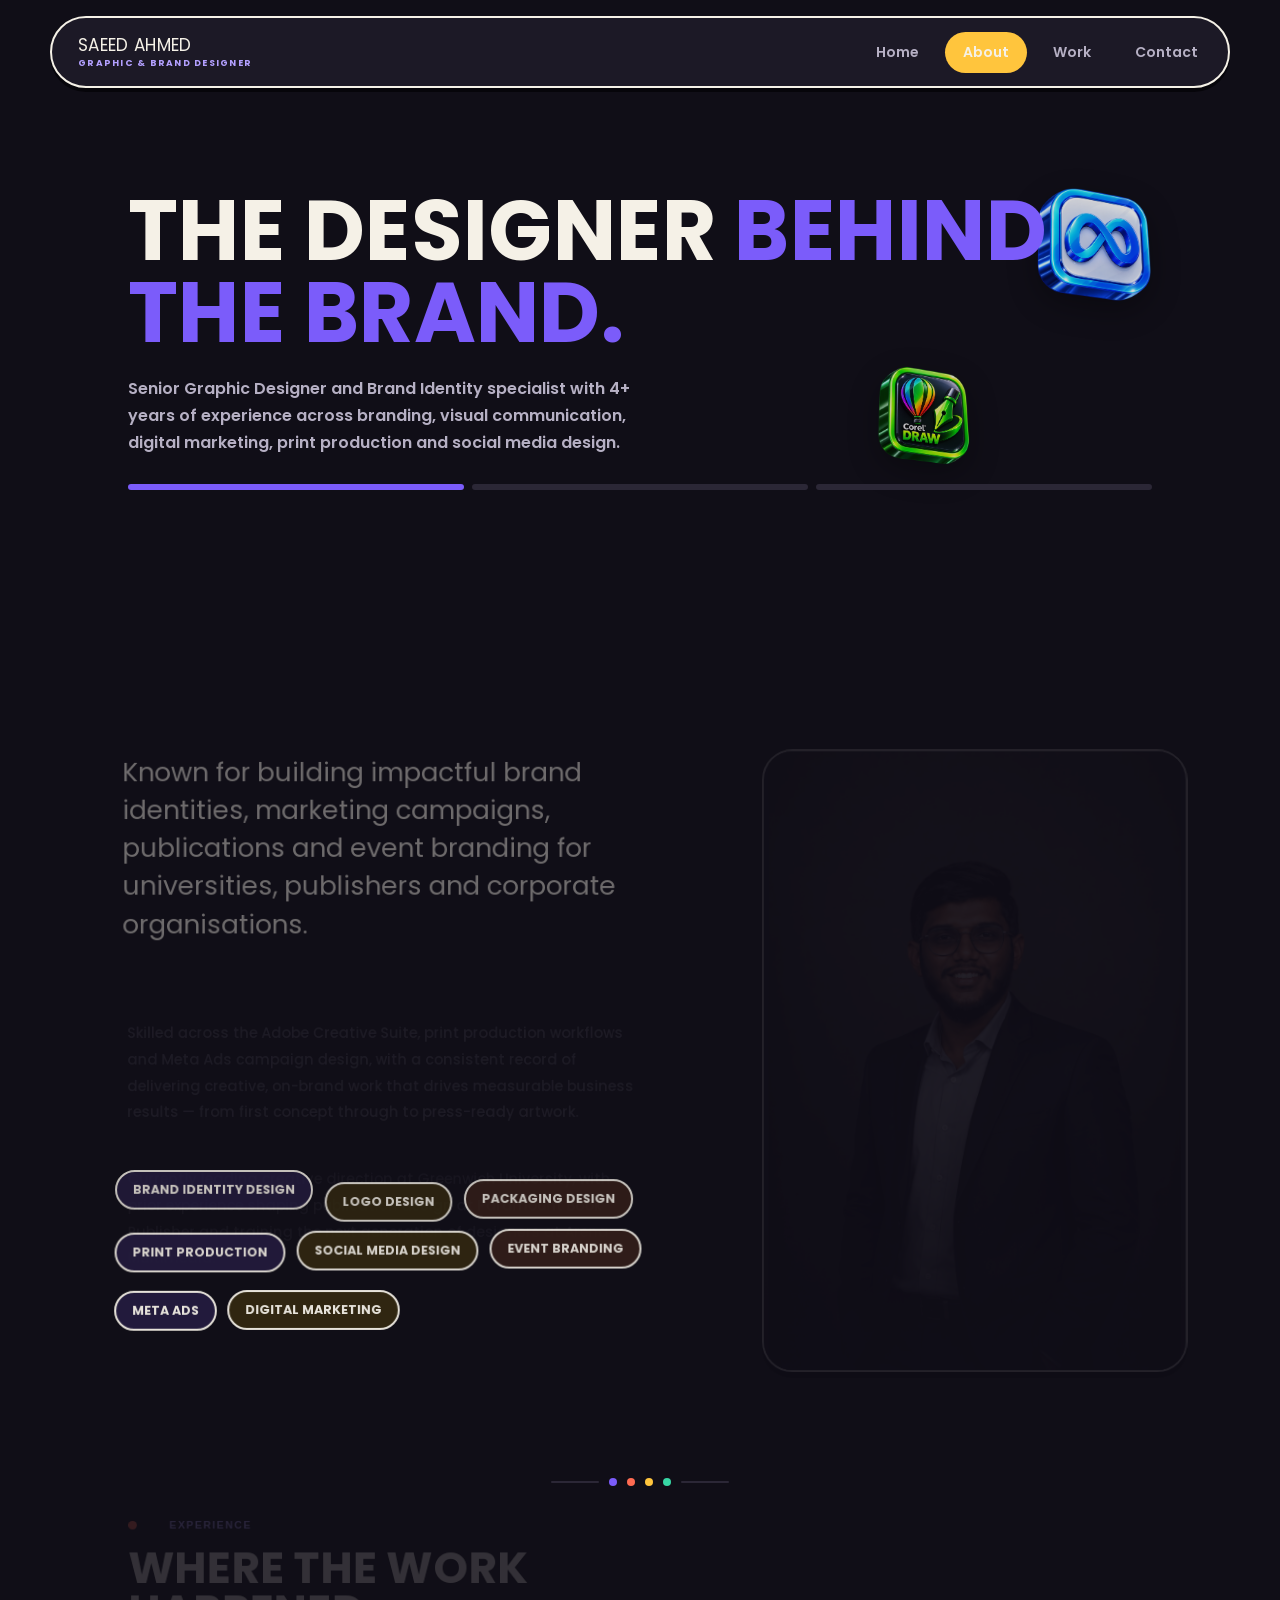
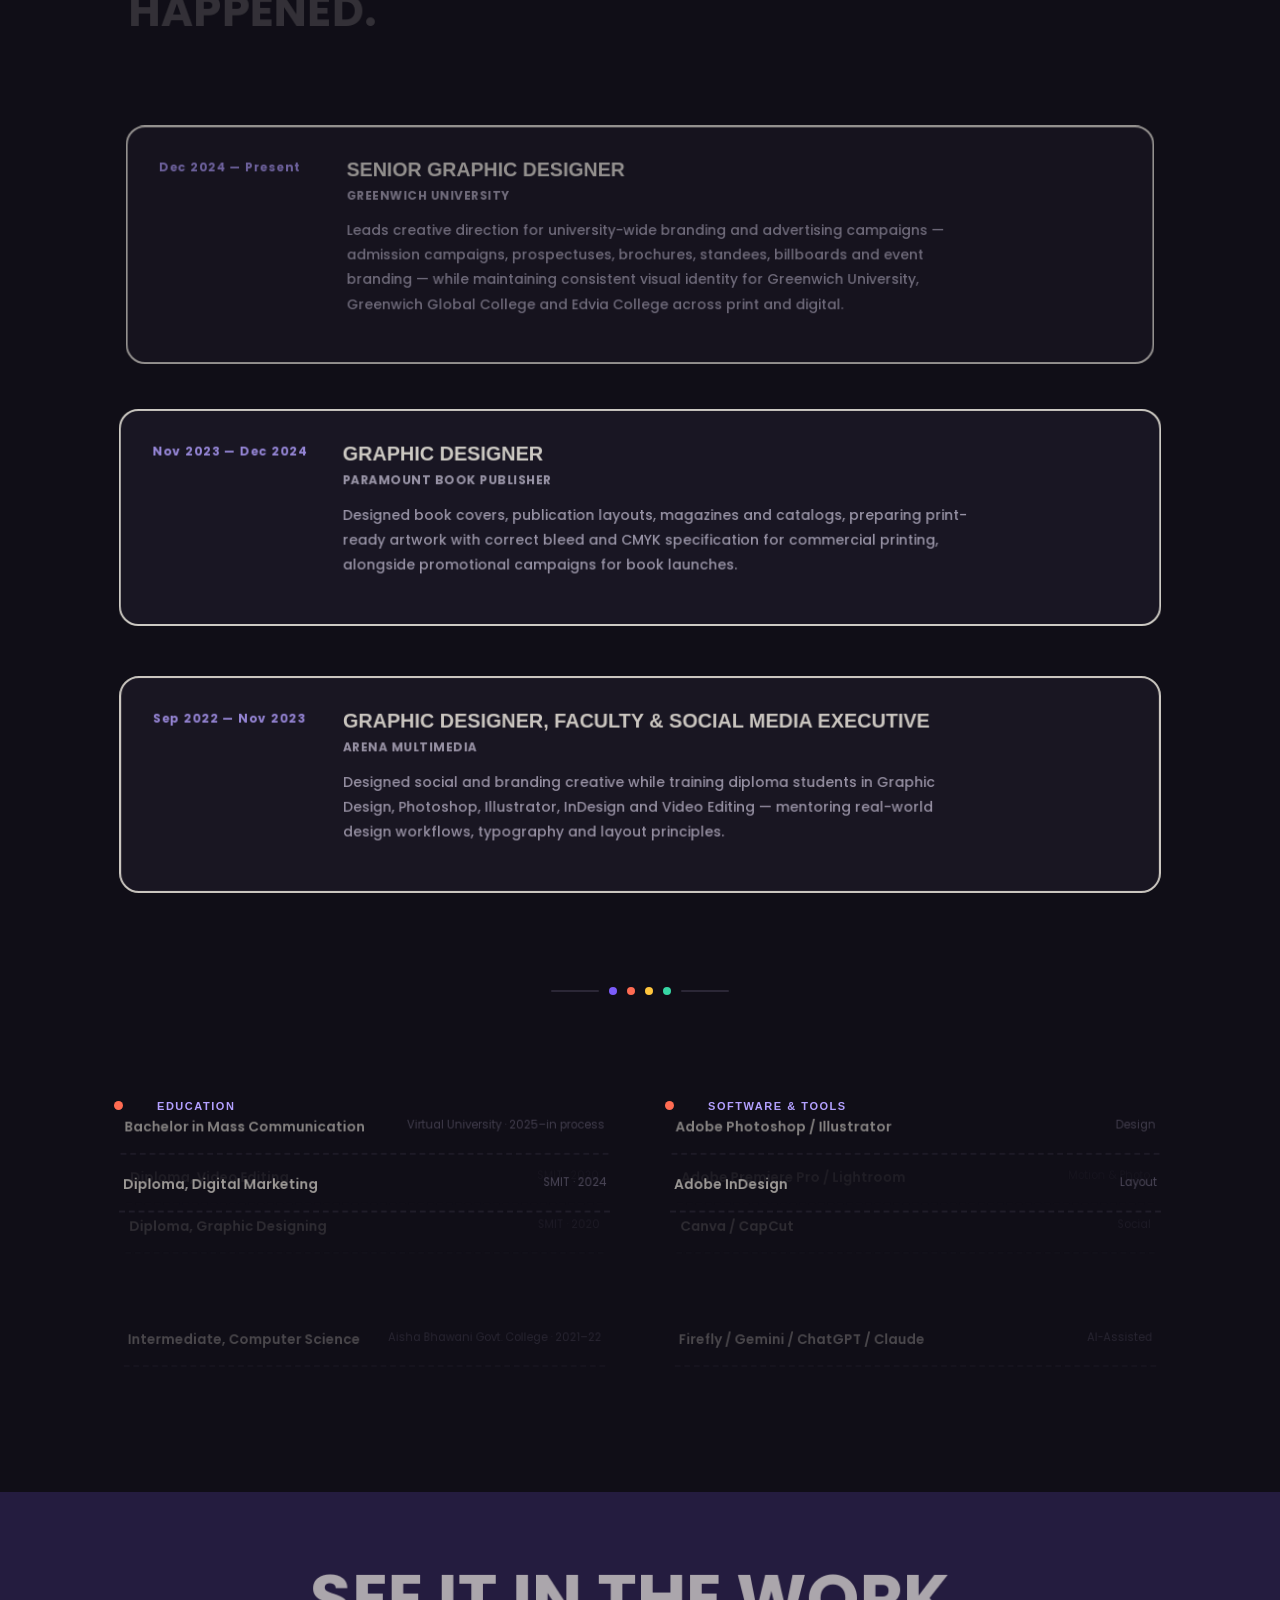
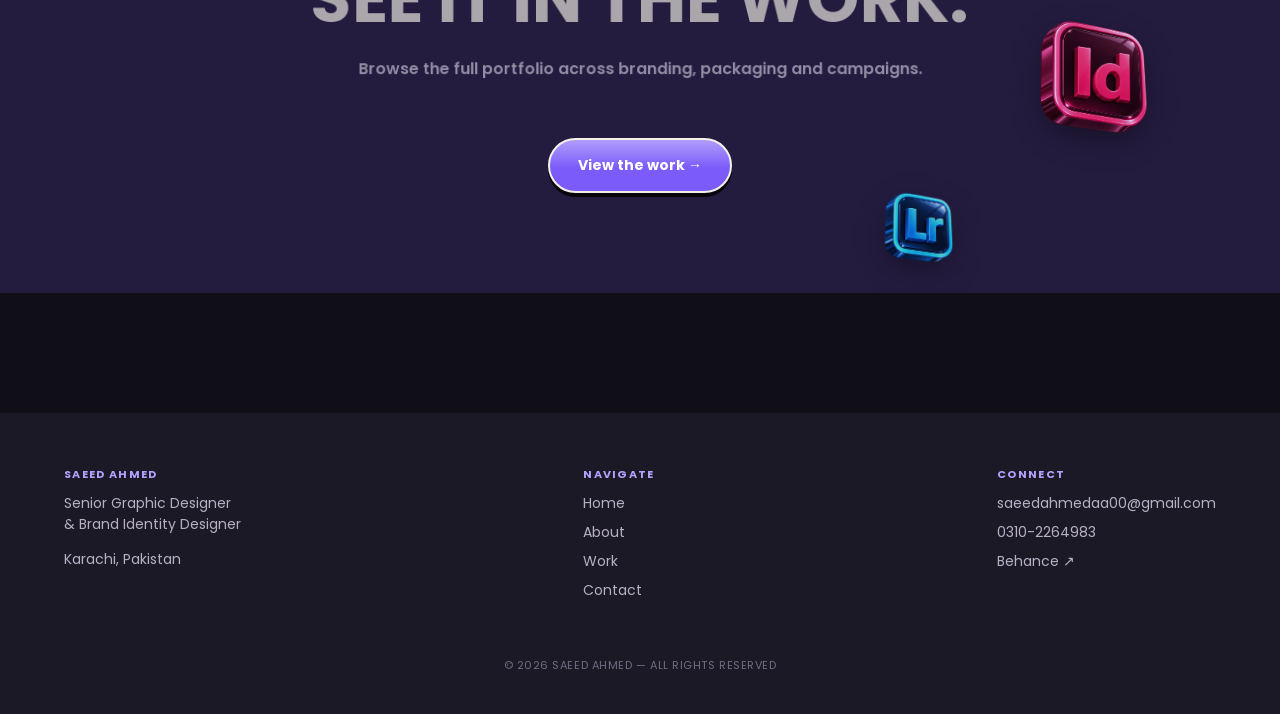
==== commit b78fcfd1: "Update about.html" ====
--- a/about.html
+++ b/about.html
@@ -24,8 +24,8 @@
 </header>
 
 <section class="page-hero">
-<div class="blob purple img-blob" style="width:170px;height:170px;top:160px;right:8%;opacity:.85;"><img src="assets/Icons/Affinity.png" alt=""></div>
-<div class="blob yellow img-blob" style="width:150px;height:150px;top:340px;right:22%;opacity:.8;"><img src="assets/Icons/Canva.png" alt=""></div>
+<div class="blob purple img-blob" style="width:170px;height:170px;top:160px;right:8%;opacity:.85;"><img src="assets/Icons/CG.png" alt=""></div>
+<div class="blob yellow img-blob" style="width:150px;height:150px;top:340px;right:22%;opacity:.8;"><img src="assets/Icons/CR.png" alt=""></div>
     <div class="wrap">
     <h1>The designer <em>behind the brand.</em></h1>
     <p class="page-hero-sub">Senior Graphic Designer and Brand Identity specialist with 4+ years of experience across branding, visual communication, digital marketing, print production and social media design.</p>
@@ -134,8 +134,8 @@
 </section>
 
 <section class="cta-banner">
-<div class="blob purple img-blob" style="width:170px;height:170px;top:100px;right:8%;opacity:.85;"><img src="assets/Icons/Davinci.png" alt=""></div>
-<div class="blob yellow img-blob" style="width:110px;height:110px;top:280px;right:24%;opacity:.8;"><img src="assets/Icons/Figma.png" alt=""></div>
+<div class="blob purple img-blob" style="width:170px;height:170px;top:100px;right:8%;opacity:.85;"><img src="assets/Icons/ID.png" alt=""></div>
+<div class="blob yellow img-blob" style="width:110px;height:110px;top:280px;right:24%;opacity:.8;"><img src="assets/Icons/LR.png" alt=""></div>
     <h2>See it in the work.</h2>
   <p>Browse the full portfolio across branding, packaging and campaigns.</p>
   <a href="work.html" class="btn solid">View the work →</a>
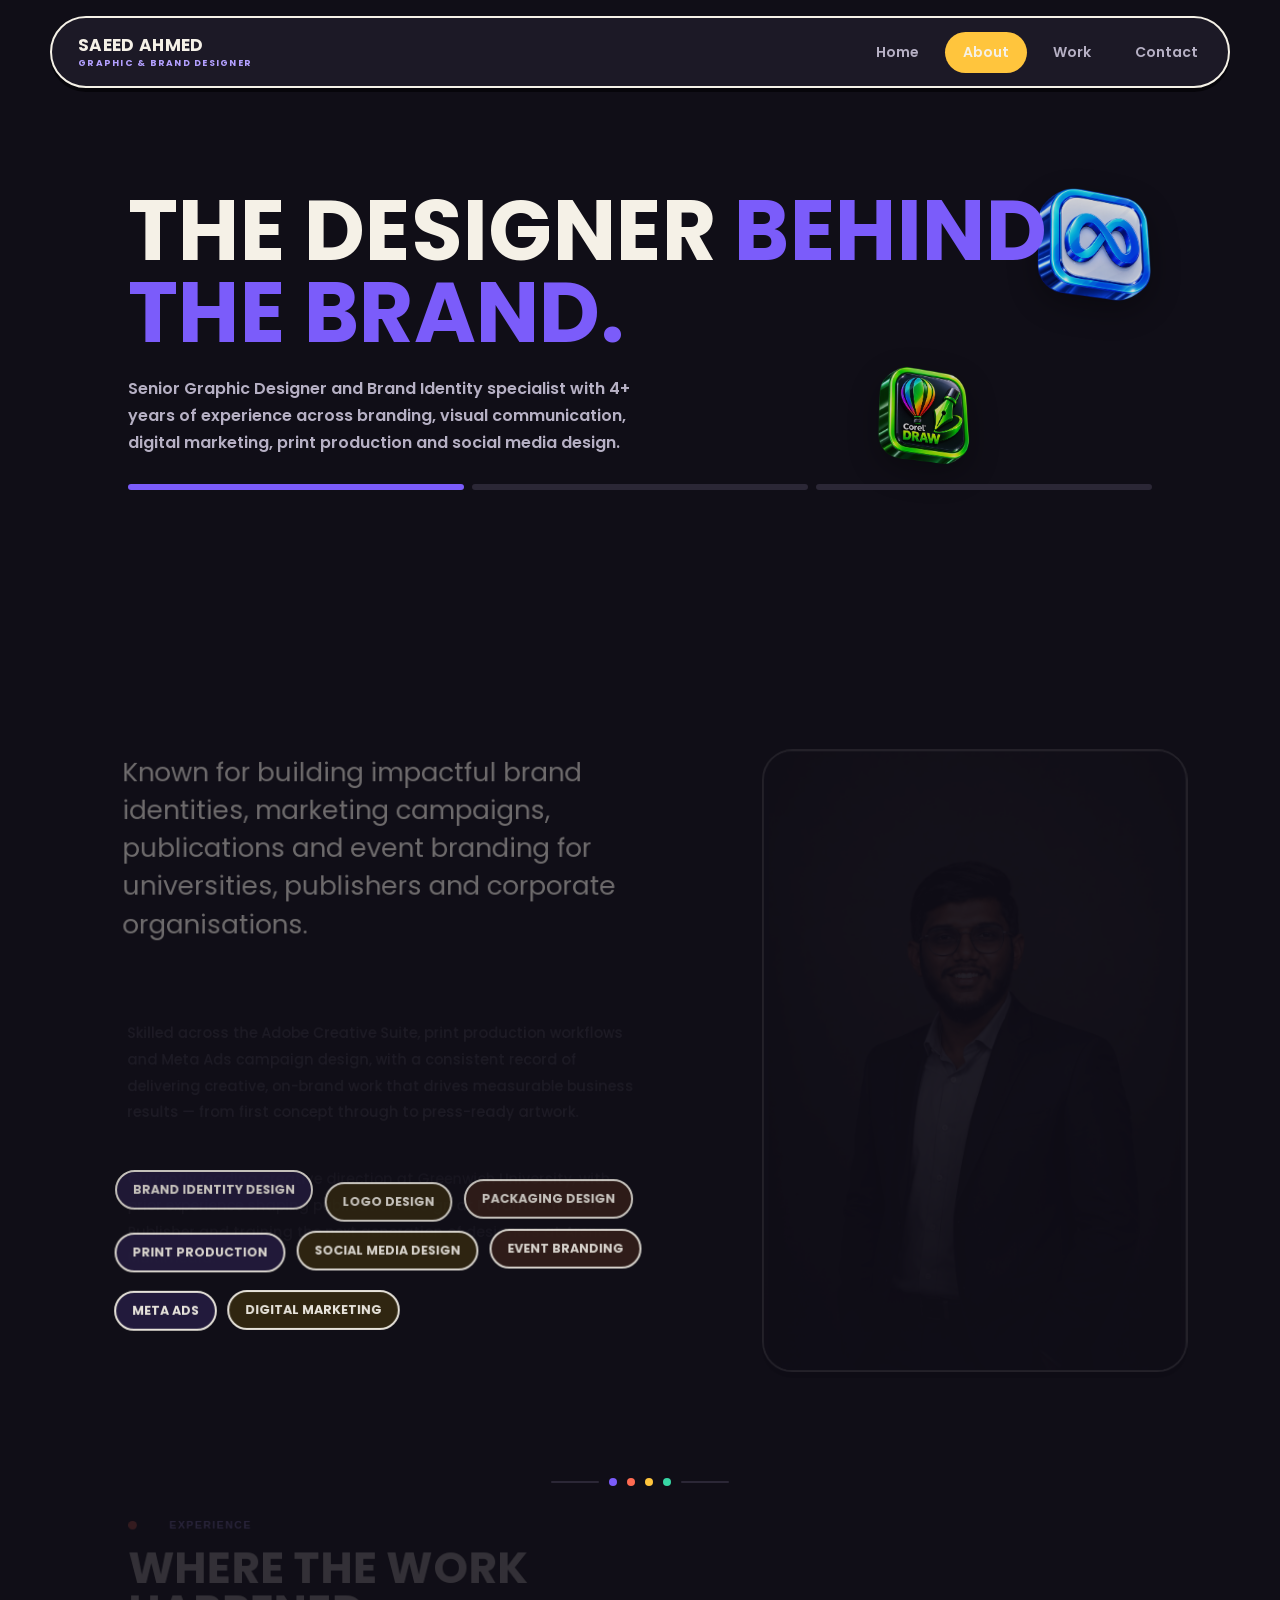
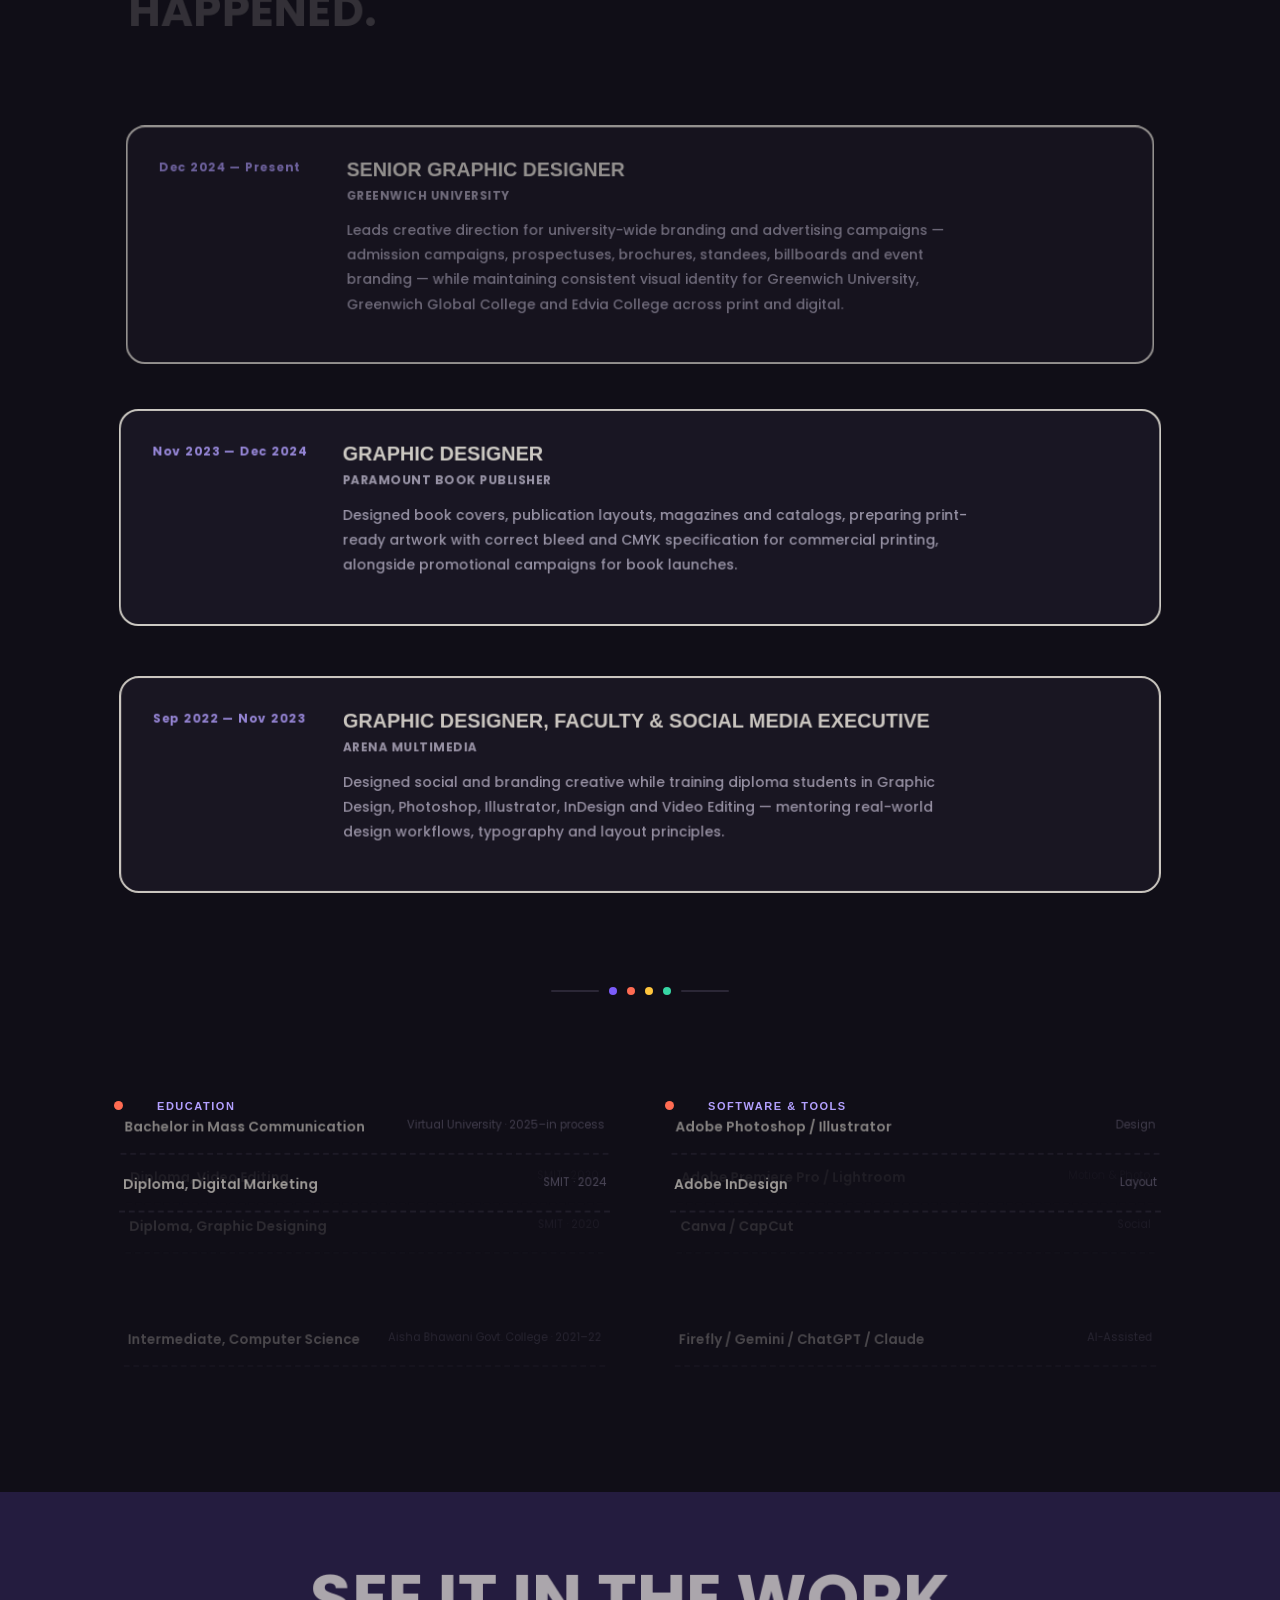
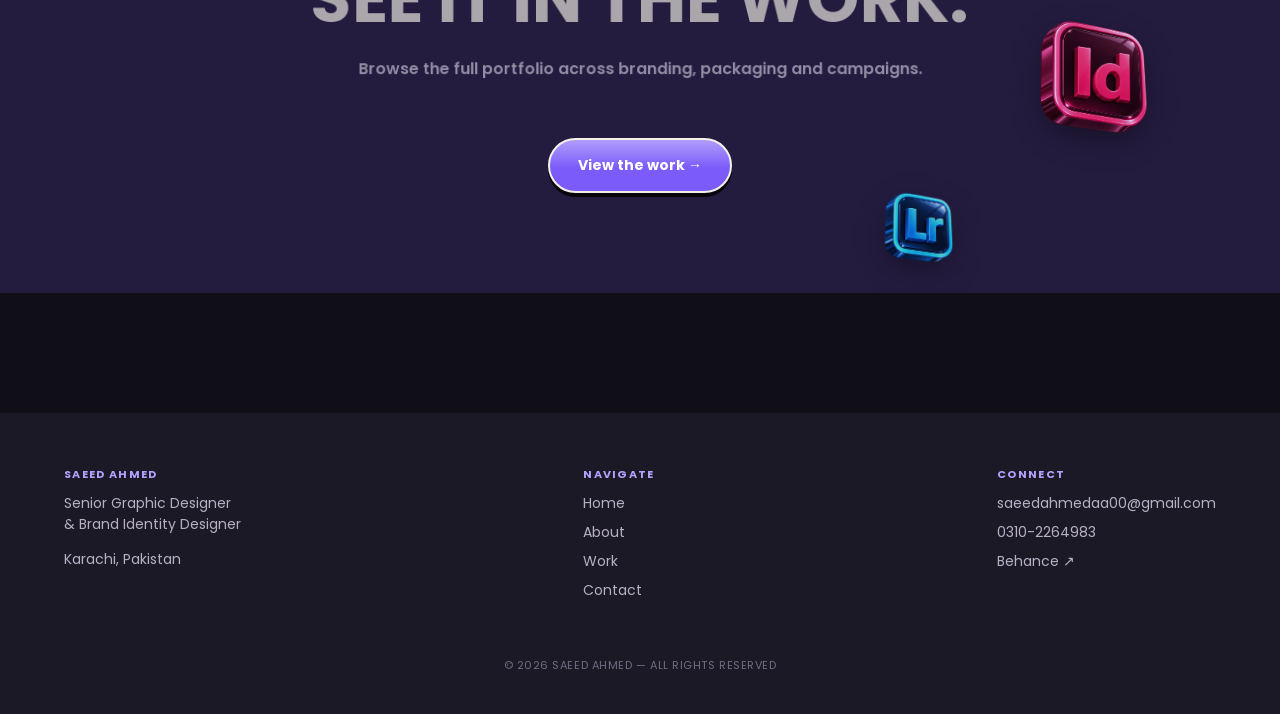
==== commit ae89b135: "Update about.html" ====
--- a/about.html
+++ b/about.html
@@ -5,7 +5,7 @@
 <meta name="viewport" content="width=device-width, initial-scale=1.0">
 <title>About — Saeed Ahmed</title>
 <link rel="stylesheet" href="css/style.css">
-    <link rel="icon" href="assets/SVW.png">
+  <link rel="icon" href="assets/Favicon.png">
 
 </head>
 <body>
--- a/css/style.css
+++ b/css/style.css
@@ -211,7 +211,7 @@
 }
 .logo{
   font-family:var(--font-display);
-  font-size:17px; letter-spacing:.02em; text-transform:uppercase;
+  font-size:17px; letter-spacing:.02em; text-transform:uppercase; font-weight:700;
   display:flex; flex-direction:column; line-height:1.15;
   transition:transform .3s cubic-bezier(.4,1.8,.6,1);
   transform-origin:left center;
